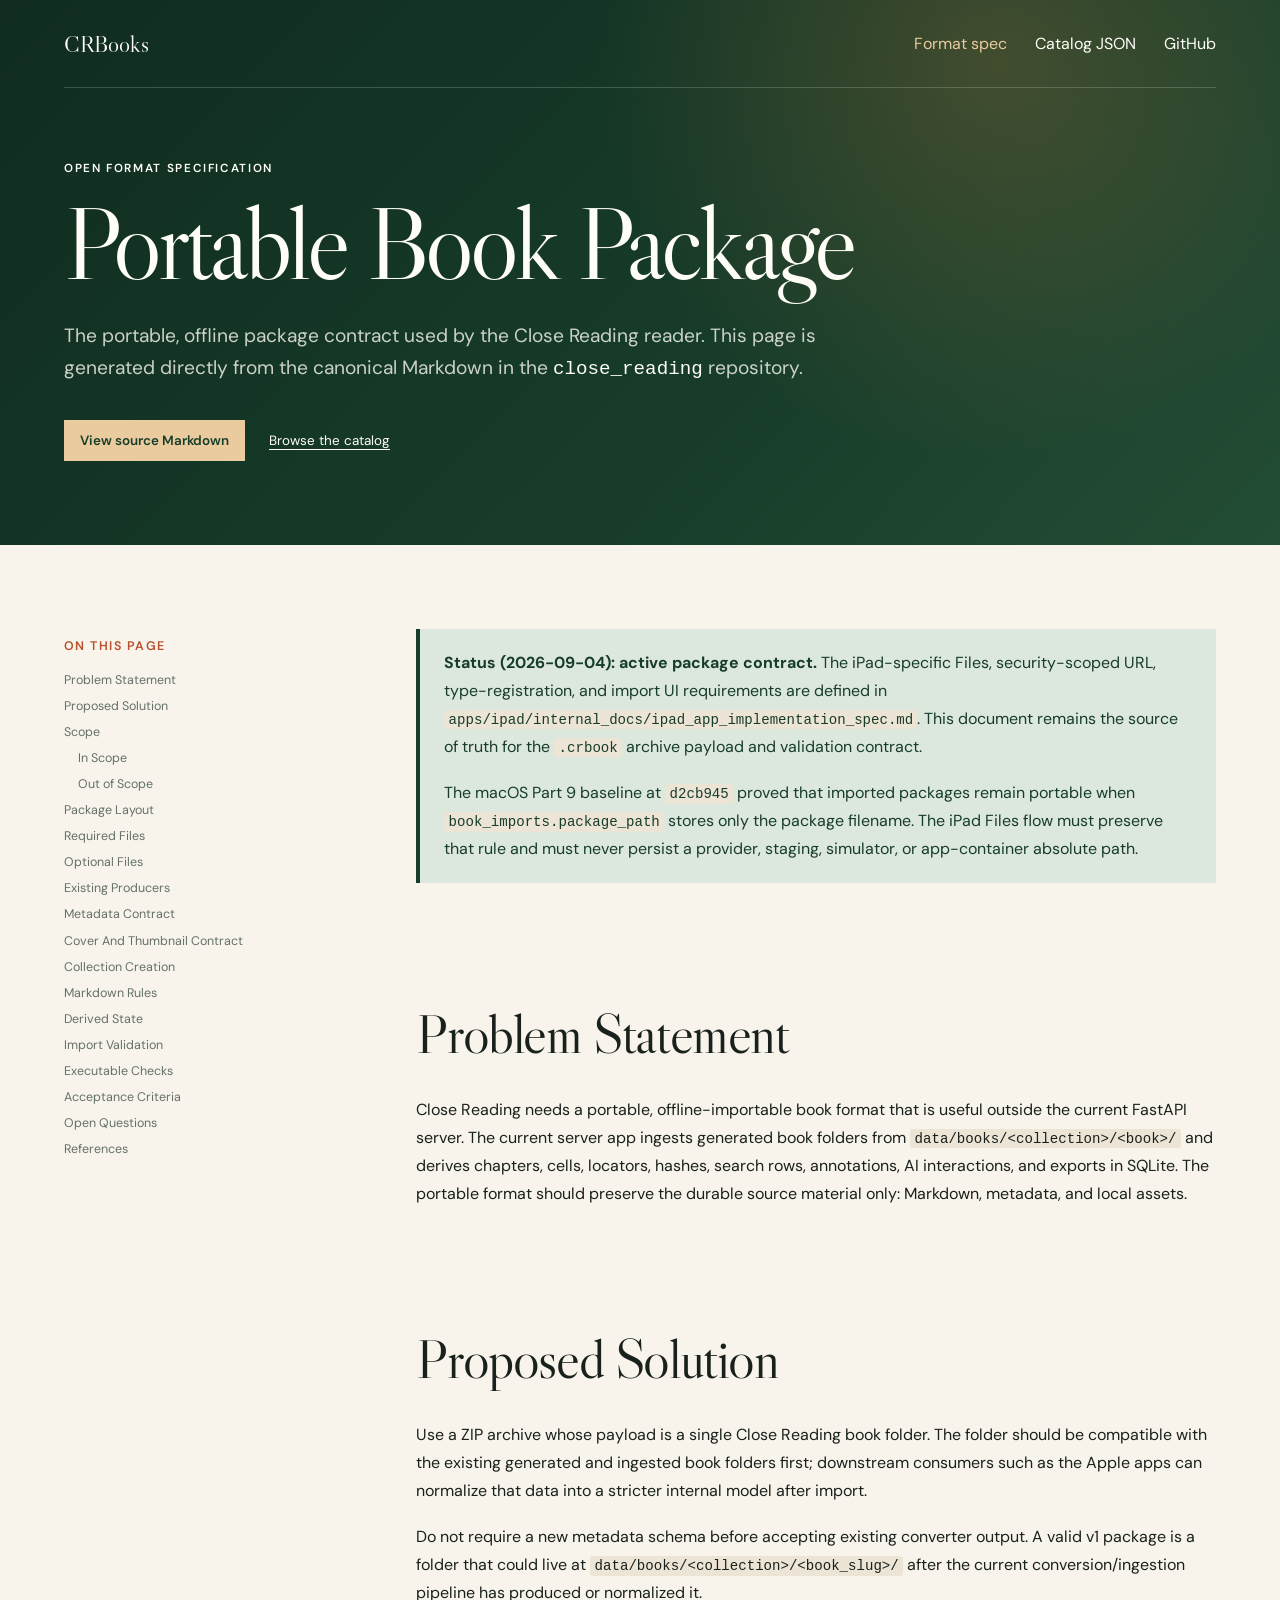
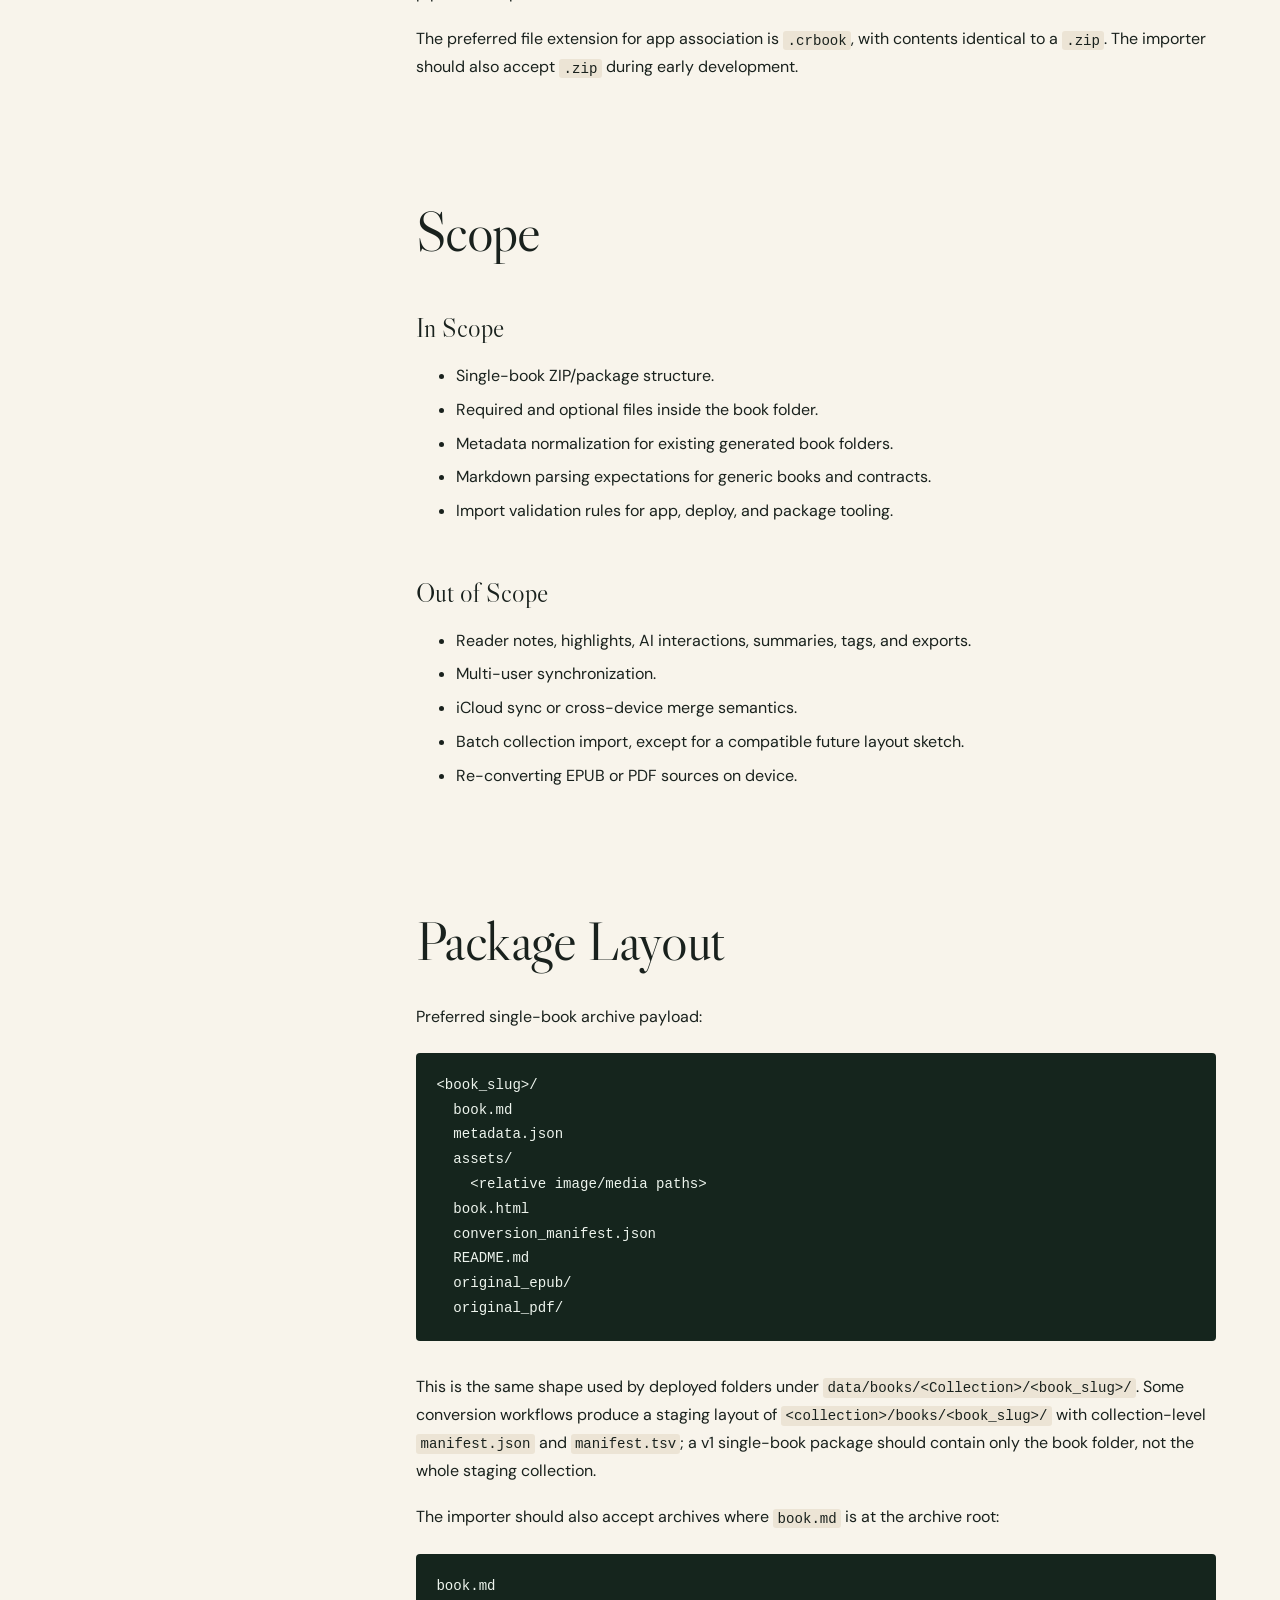
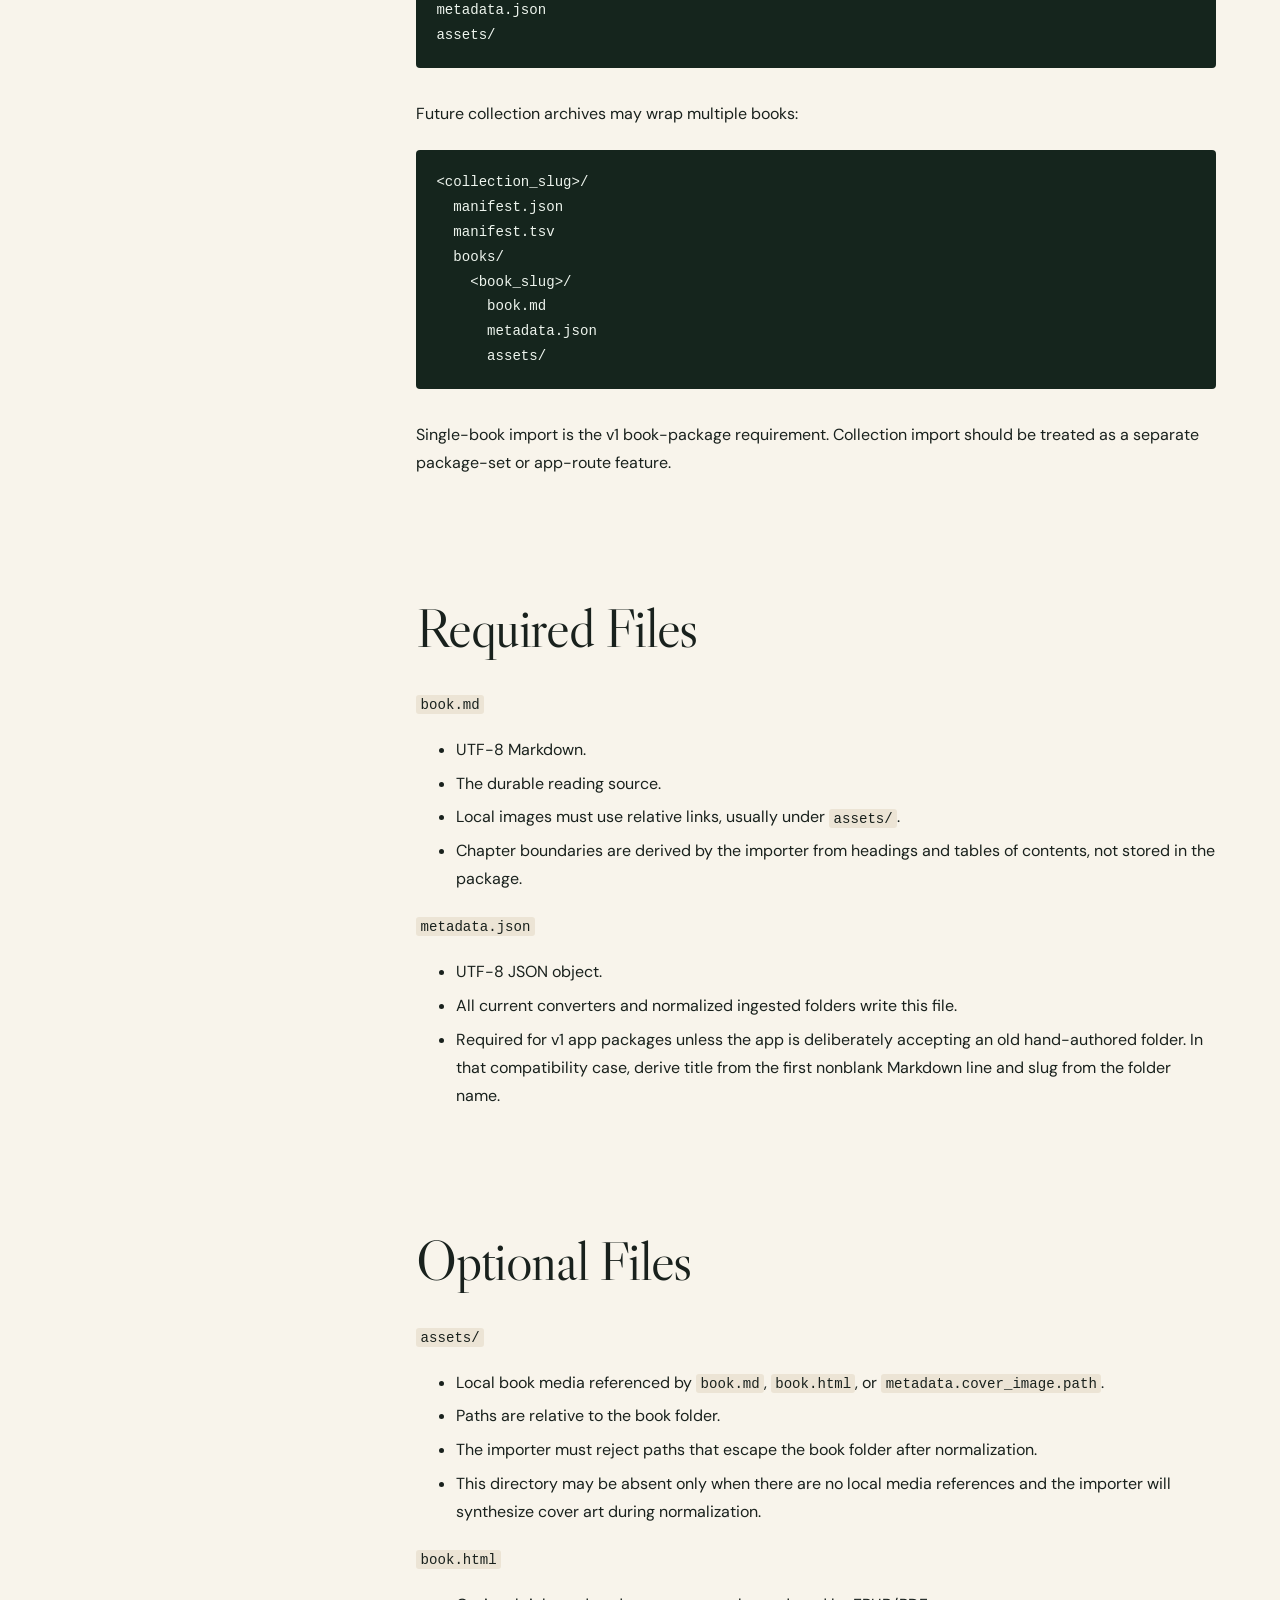
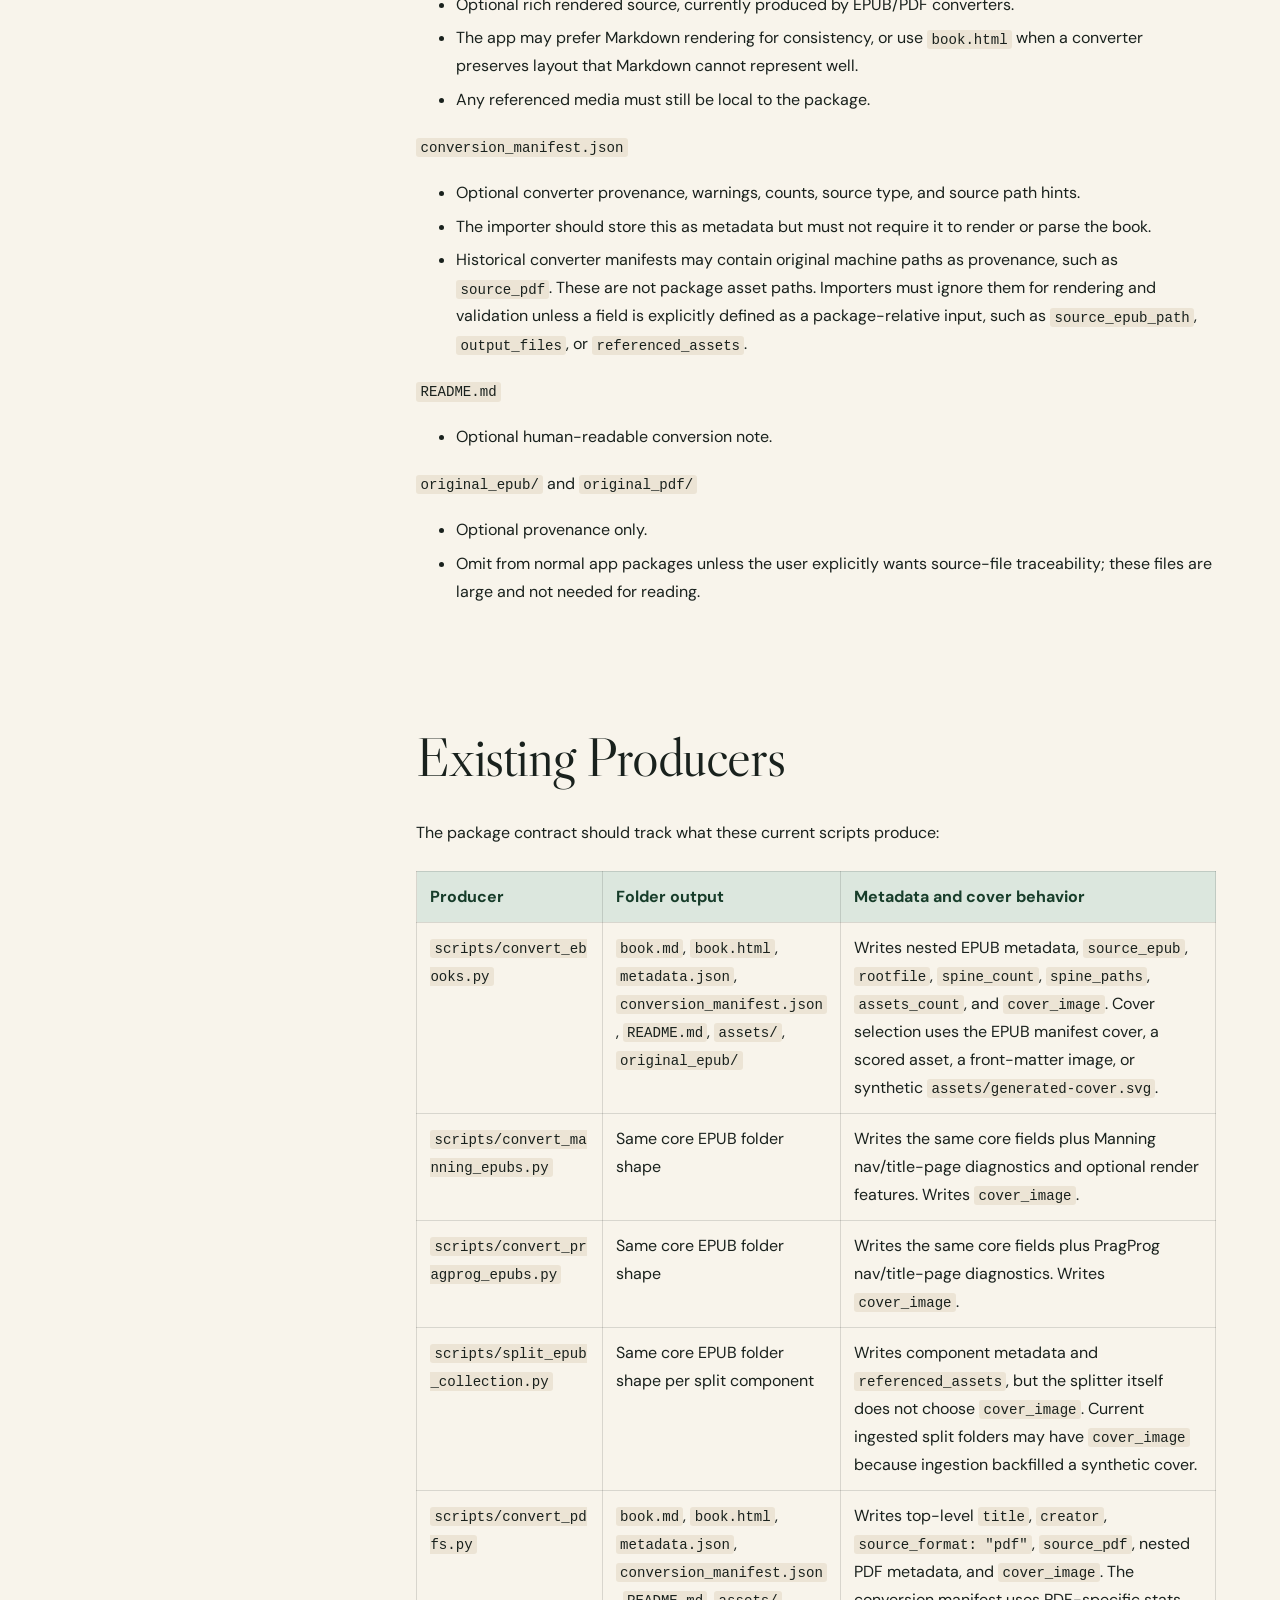
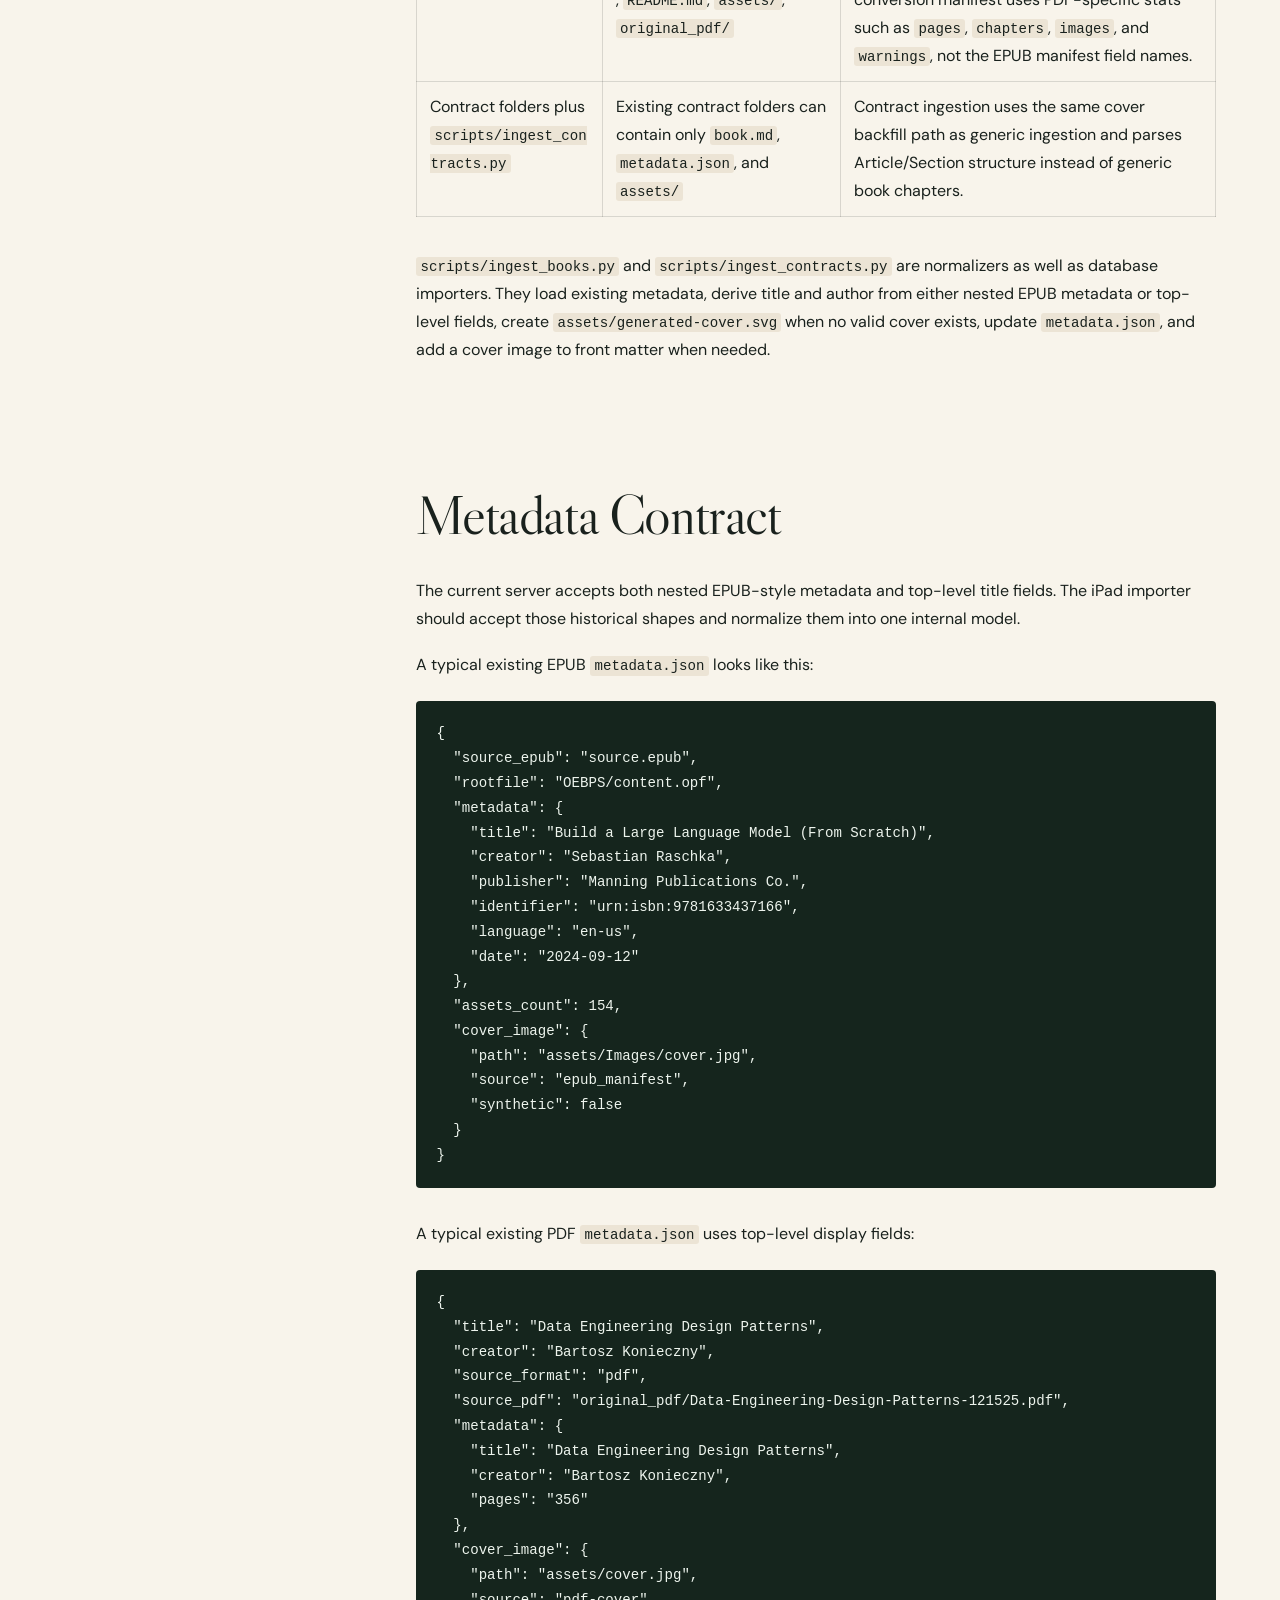
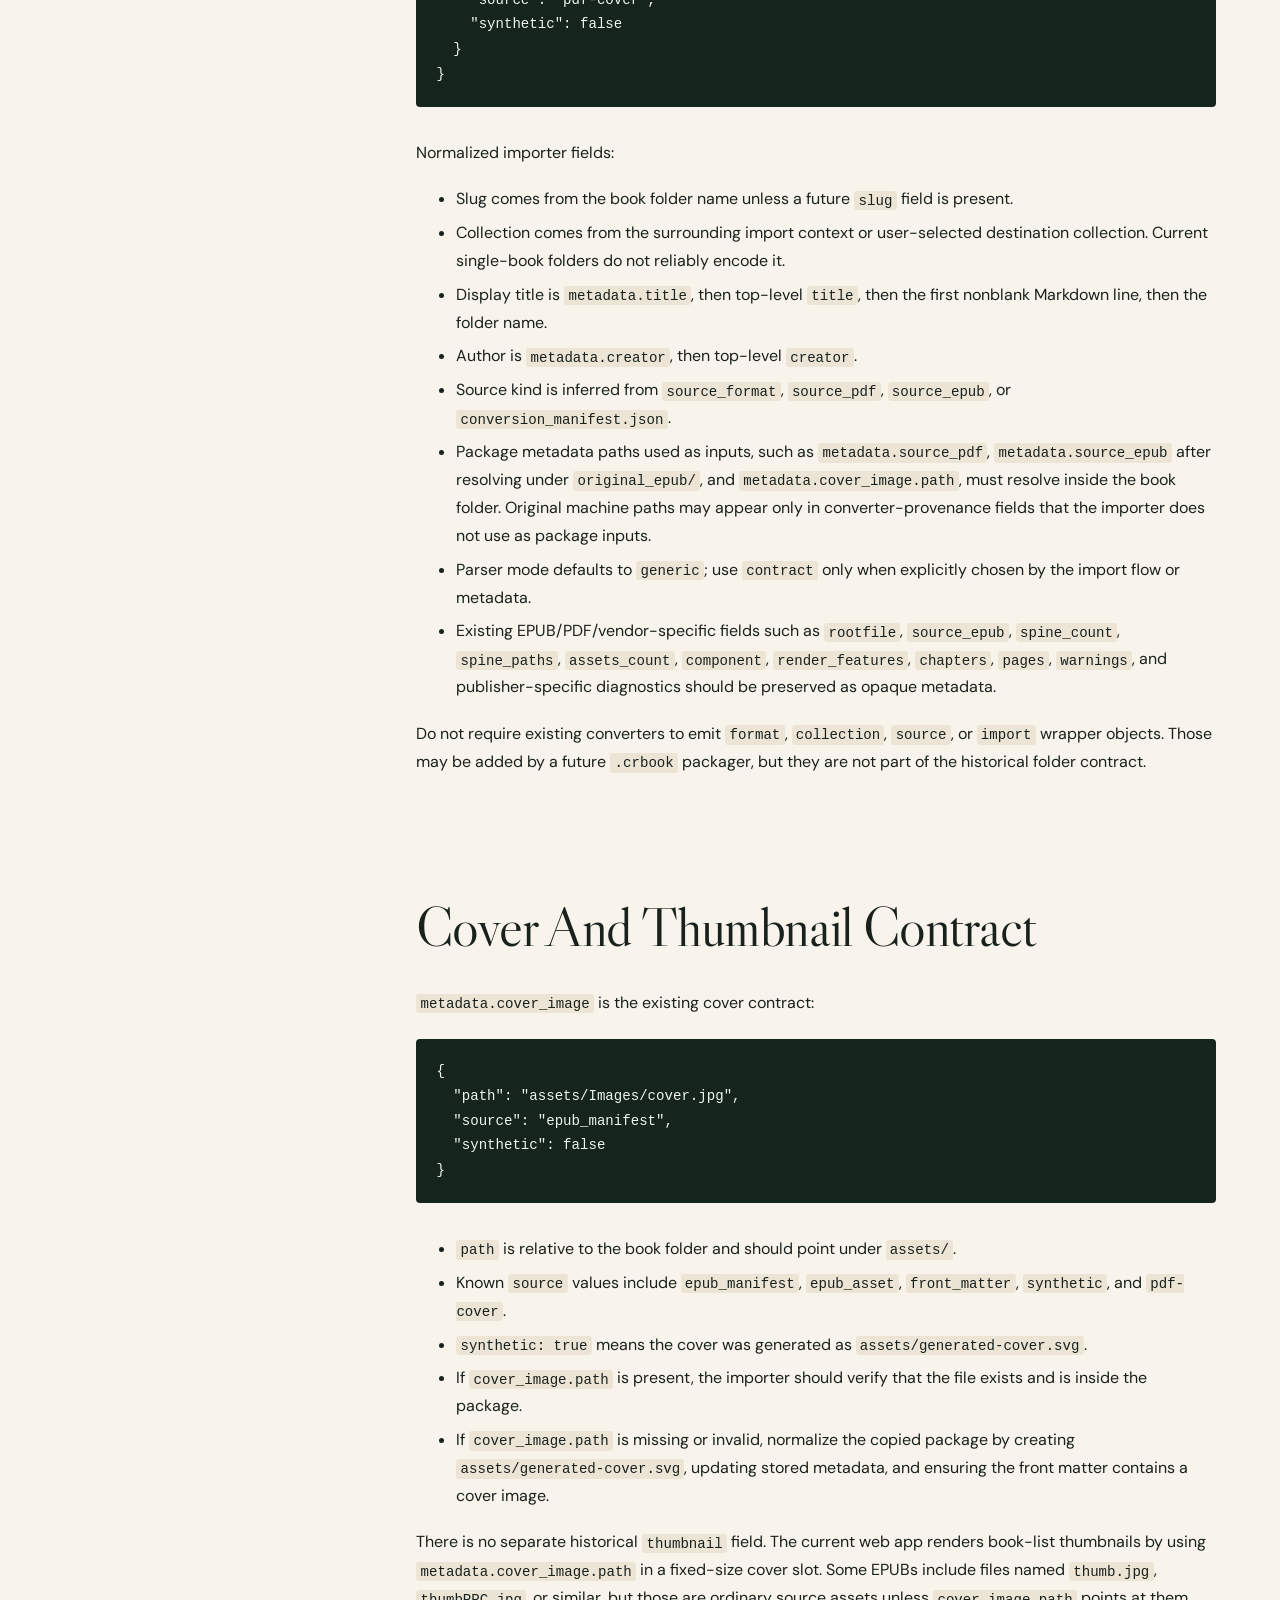
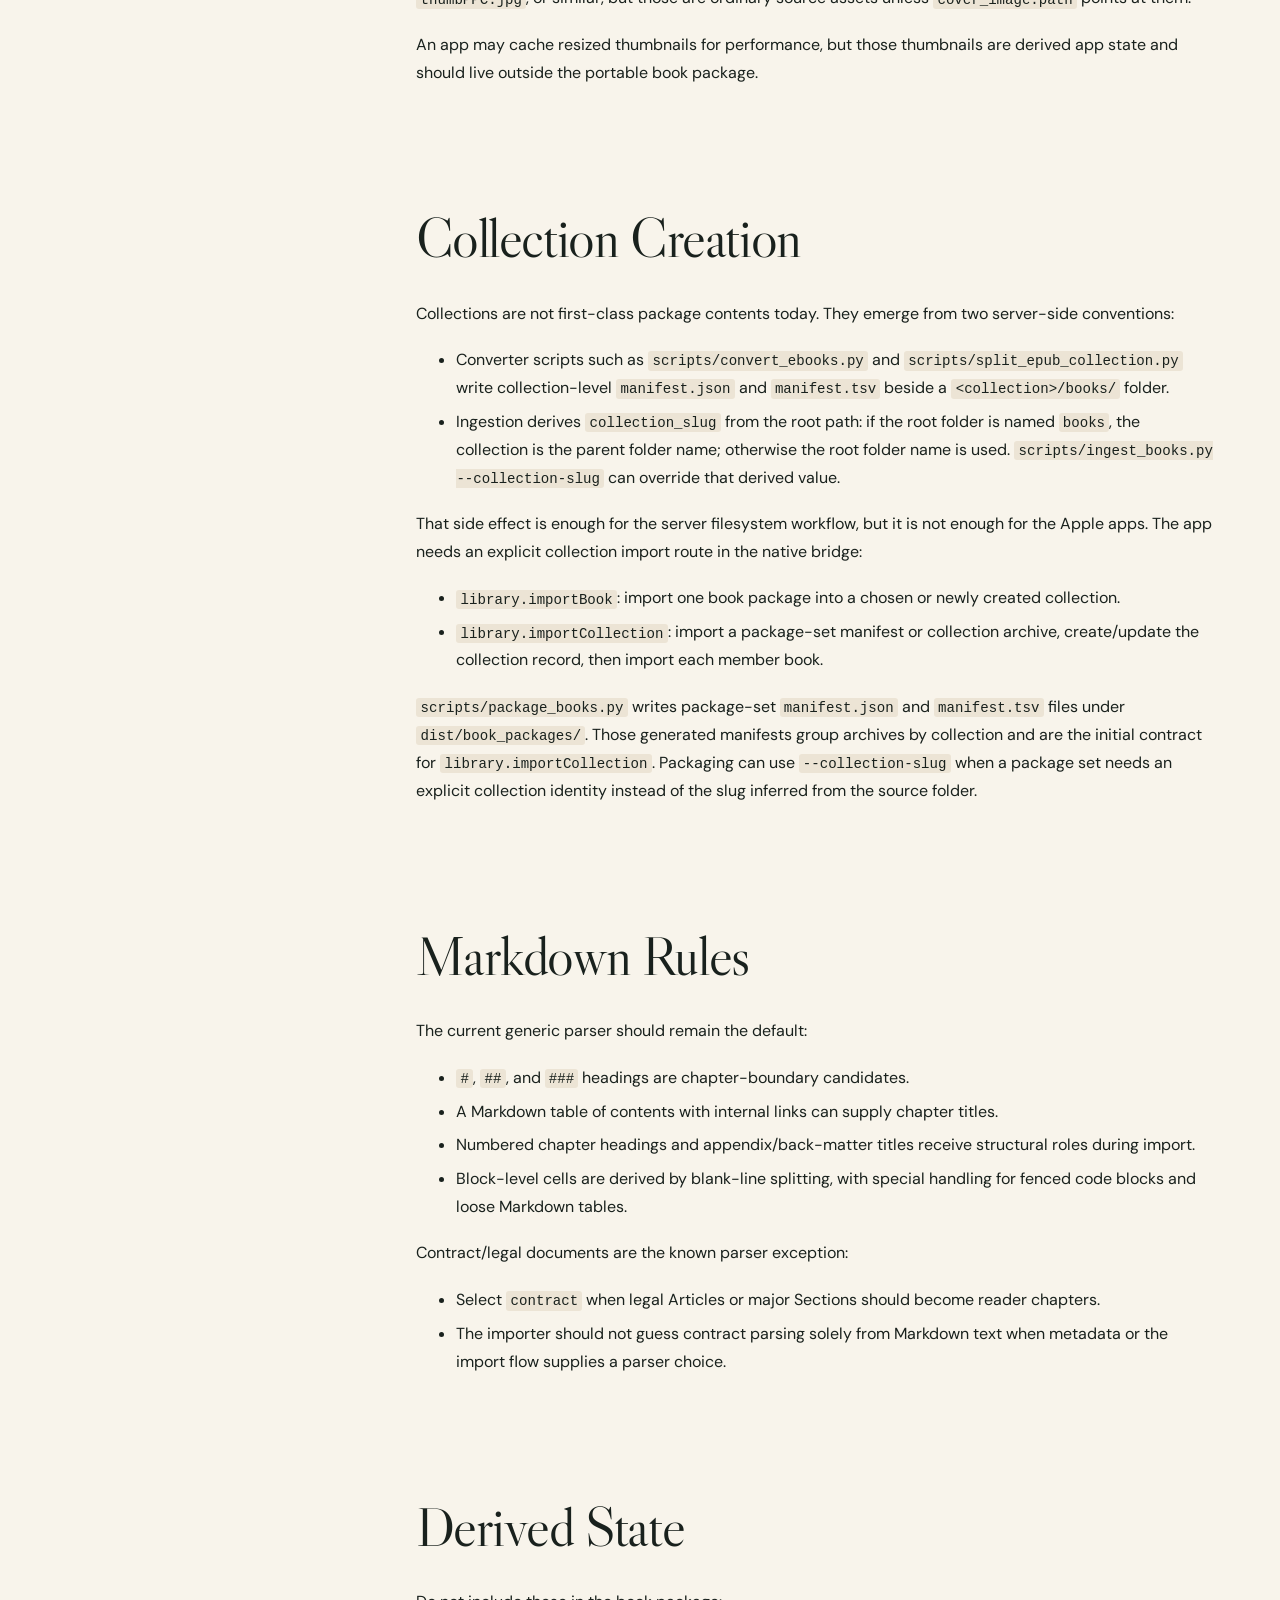
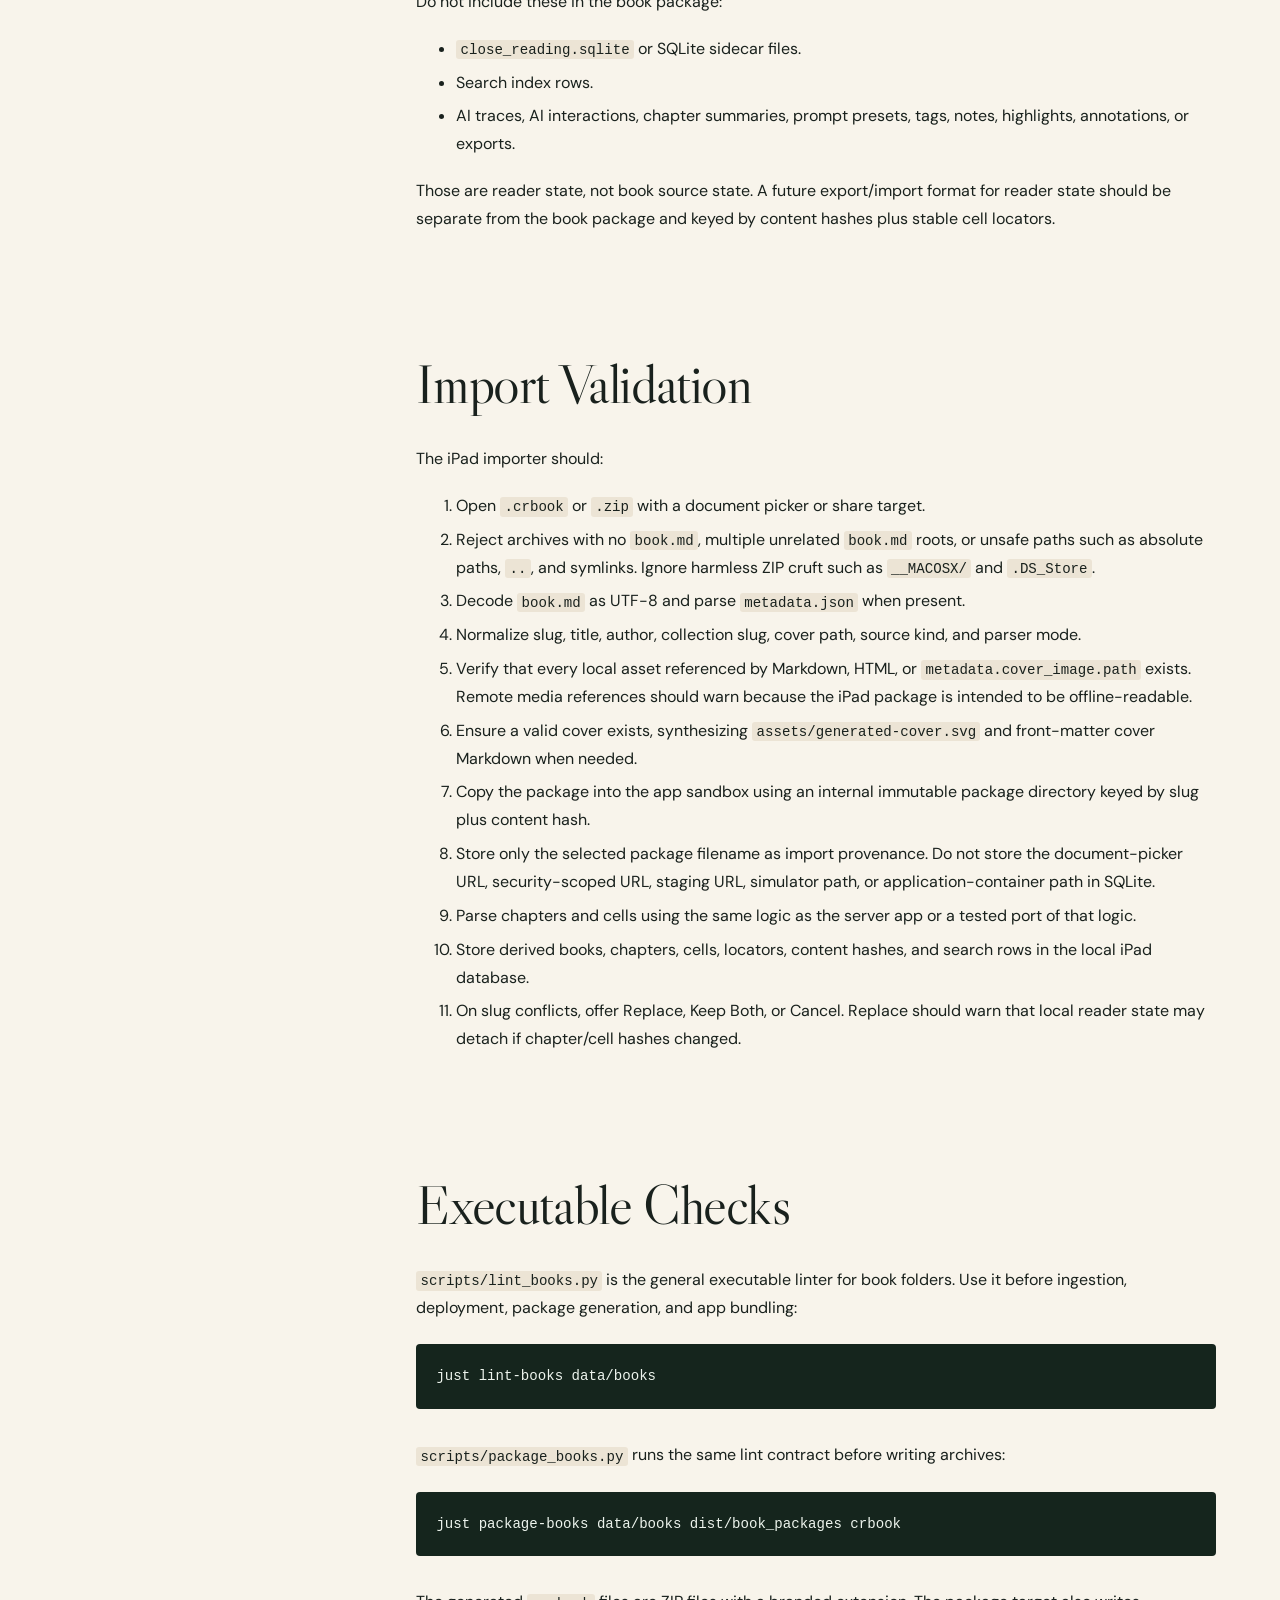
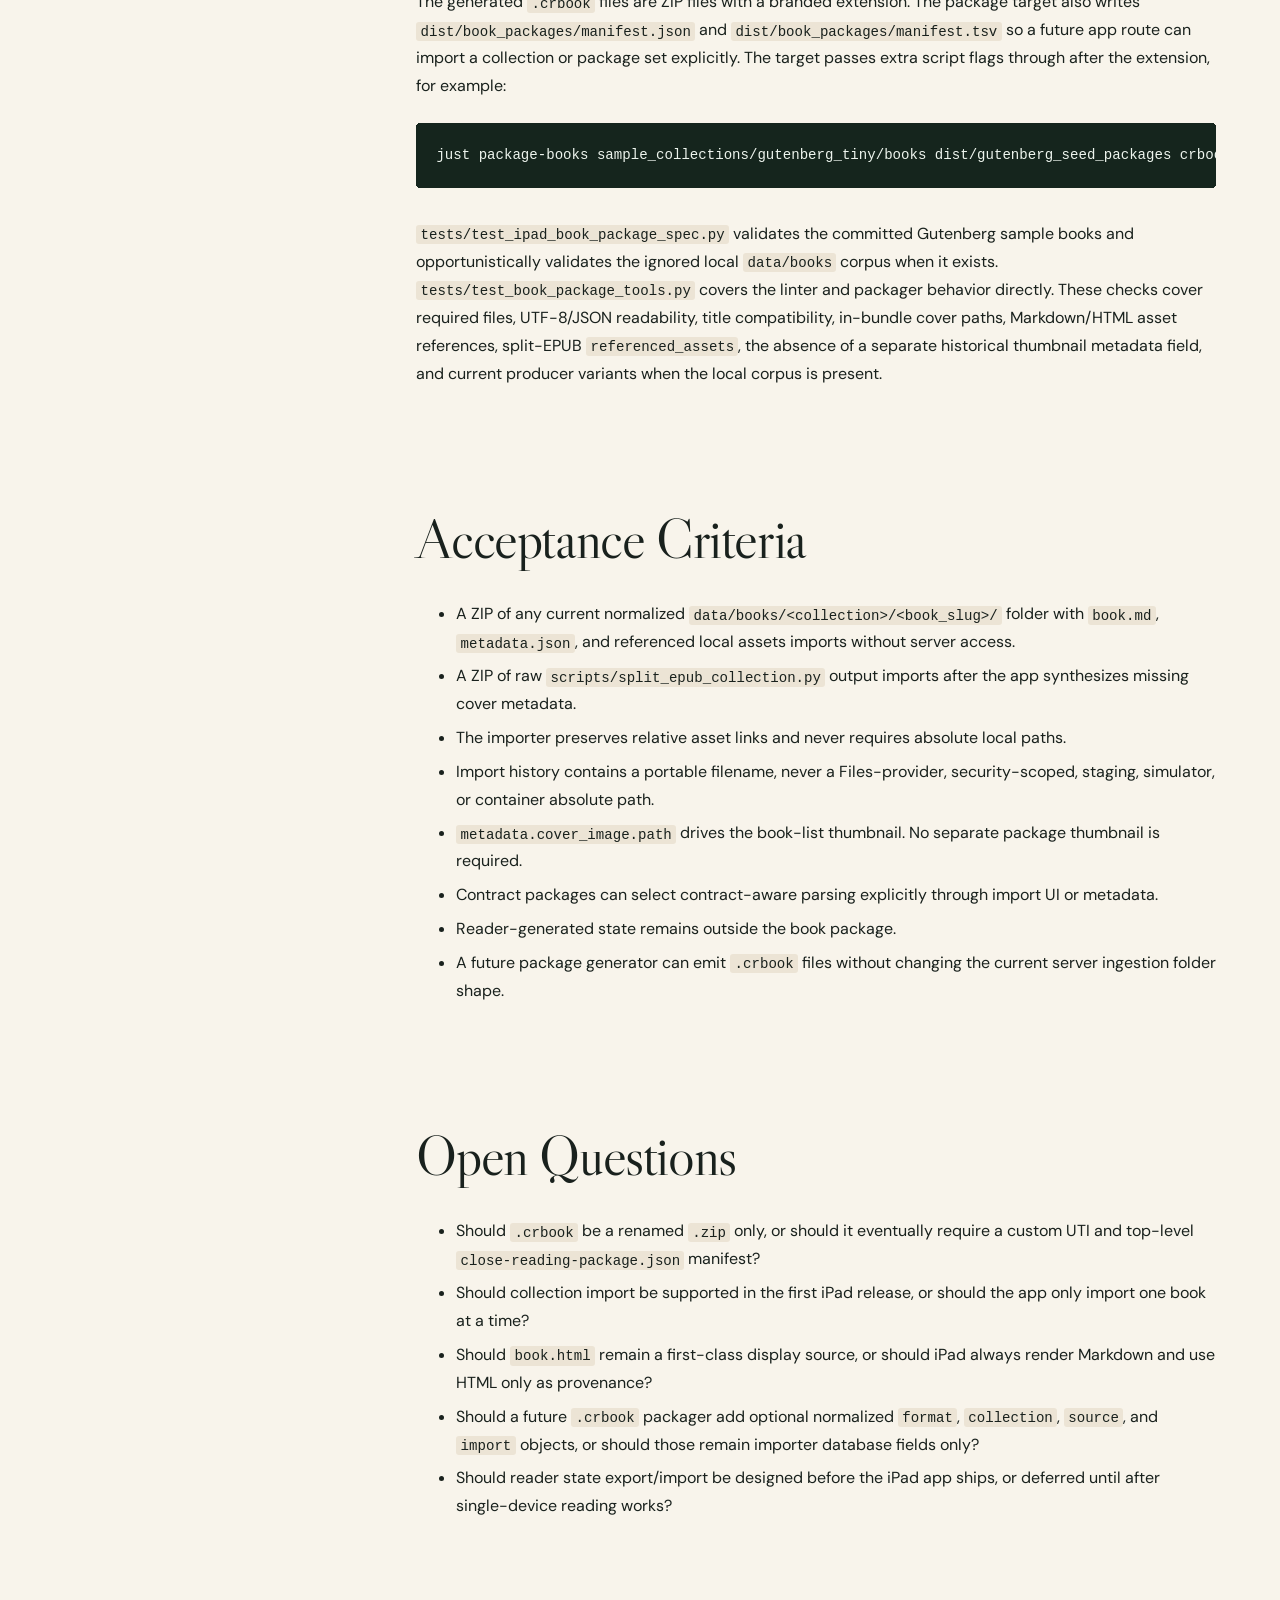
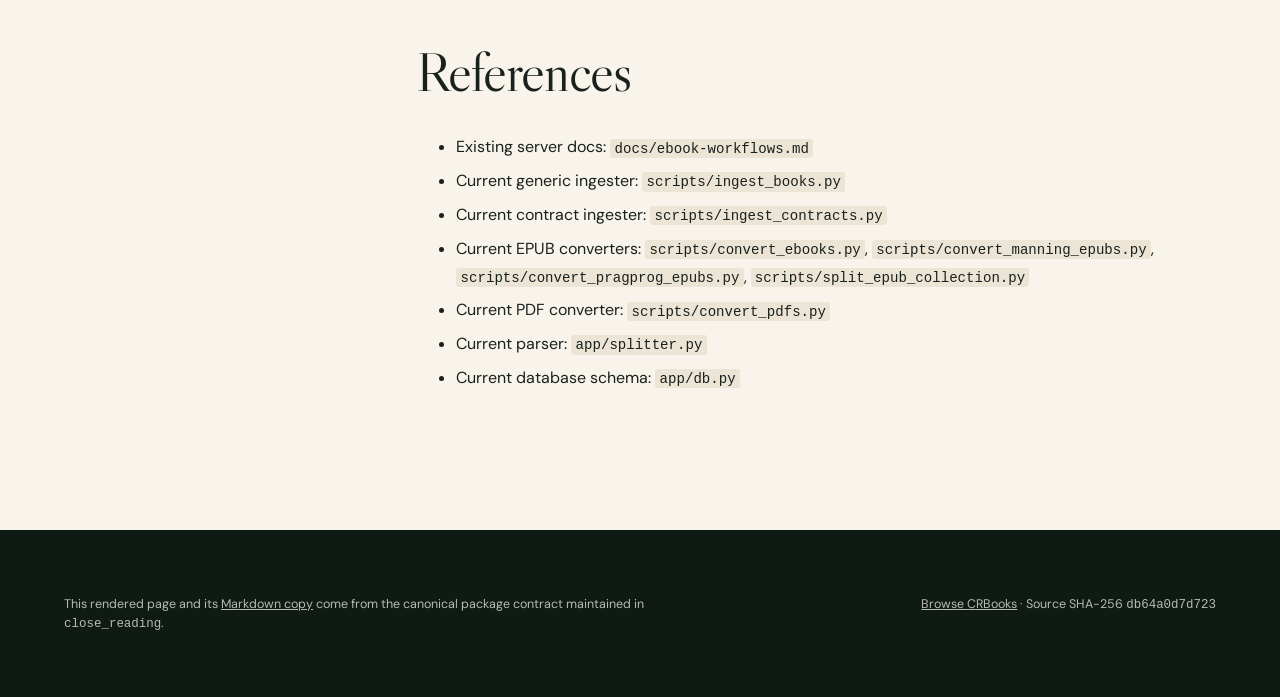
==== docs/spec/index.html @ 6db24c80 "feat(site): publish the CRBook format spec Generate a responsive HTML specification and exact Markdo" ====
<!doctype html>
<html lang="en">
<head>
  <meta charset="utf-8">
  <meta name="viewport" content="width=device-width, initial-scale=1">
  <meta name="description" content="The open specification for portable CRBook reading packages.">
  <title>Portable Book Package · CRBooks</title>
  <link rel="stylesheet" href="../styles.css">
</head>
<body class="spec-page">
  <header class="spec-hero">
    <nav class="topbar" aria-label="Primary">
      <a class="wordmark" href="../">CRBooks</a>
      <div>
        <a href="./" aria-current="page">Format spec</a>
        <a href="../catalog.json">Catalog JSON</a>
        <a href="https://github.com/rahuldave/crbooks">GitHub</a>
      </div>
    </nav>
    <div class="spec-hero-copy">
      <p class="eyebrow">Open format specification</p>
      <h1>Portable Book Package</h1>
      <p class="spec-lede">The portable, offline package contract used by the Close Reading reader. This page is generated directly from the canonical Markdown in the <code>close_reading</code> repository.</p>
      <div class="spec-actions">
        <a class="spec-action-primary" href="../crbook-spec.md">View source Markdown</a>
        <a href="../">Browse the catalog</a>
      </div>
    </div>
  </header>

  <main class="spec-main">
    <div class="spec-layout">
      <aside class="spec-sidebar">
        <nav class="spec-toc" aria-label="Specification contents">
          <p>On this page</p>
          <div class="toc">
<ul>
<li><a href="#problem-statement">Problem Statement</a></li>
<li><a href="#proposed-solution">Proposed Solution</a></li>
<li><a href="#scope">Scope</a><ul>
<li><a href="#in-scope">In Scope</a></li>
<li><a href="#out-of-scope">Out of Scope</a></li>
</ul>
</li>
<li><a href="#package-layout">Package Layout</a></li>
<li><a href="#required-files">Required Files</a></li>
<li><a href="#optional-files">Optional Files</a></li>
<li><a href="#existing-producers">Existing Producers</a></li>
<li><a href="#metadata-contract">Metadata Contract</a></li>
<li><a href="#cover-and-thumbnail-contract">Cover And Thumbnail Contract</a></li>
<li><a href="#collection-creation">Collection Creation</a></li>
<li><a href="#markdown-rules">Markdown Rules</a></li>
<li><a href="#derived-state">Derived State</a></li>
<li><a href="#import-validation">Import Validation</a></li>
<li><a href="#executable-checks">Executable Checks</a></li>
<li><a href="#acceptance-criteria">Acceptance Criteria</a></li>
<li><a href="#open-questions">Open Questions</a></li>
<li><a href="#references">References</a></li>
</ul>
</div>

        </nav>
      </aside>
      <article class="spec-content">
        <blockquote>
<p><strong>Status (2026-09-04): active package contract.</strong> The iPad-specific Files,
security-scoped URL, type-registration, and import UI requirements are defined
in
<span class="source-reference"><code>apps/ipad/internal_docs/ipad_app_implementation_spec.md</code></span>.
This document remains the source of truth for the <code>.crbook</code> archive payload and
validation contract.</p>
<p>The macOS Part 9 baseline at <code>d2cb945</code> proved that imported packages remain
portable when <code>book_imports.package_path</code> stores only the package filename.
The iPad Files flow must preserve that rule and must never persist a provider,
staging, simulator, or app-container absolute path.</p>
</blockquote>
<h2 id="problem-statement">Problem Statement<a class="headerlink" href="#problem-statement" title="Permanent link">¶</a></h2>
<p>Close Reading needs a portable, offline-importable book format that is useful
outside the current FastAPI server. The current server app ingests generated
book folders from <code>data/books/&lt;collection&gt;/&lt;book&gt;/</code> and derives chapters, cells,
locators, hashes, search rows, annotations, AI interactions, and exports in
SQLite. The portable format should preserve the durable source material only:
Markdown, metadata, and local assets.</p>
<h2 id="proposed-solution">Proposed Solution<a class="headerlink" href="#proposed-solution" title="Permanent link">¶</a></h2>
<p>Use a ZIP archive whose payload is a single Close Reading book folder. The
folder should be compatible with the existing generated and ingested book
folders first; downstream consumers such as the Apple apps can normalize that
data into a stricter internal model after import.</p>
<p>Do not require a new metadata schema before accepting existing converter output.
A valid v1 package is a folder that could live at
<code>data/books/&lt;collection&gt;/&lt;book_slug&gt;/</code> after the current conversion/ingestion
pipeline has produced or normalized it.</p>
<p>The preferred file extension for app association is <code>.crbook</code>, with contents
identical to a <code>.zip</code>. The importer should also accept <code>.zip</code> during early
development.</p>
<h2 id="scope">Scope<a class="headerlink" href="#scope" title="Permanent link">¶</a></h2>
<h3 id="in-scope">In Scope<a class="headerlink" href="#in-scope" title="Permanent link">¶</a></h3>
<ul>
<li>Single-book ZIP/package structure.</li>
<li>Required and optional files inside the book folder.</li>
<li>Metadata normalization for existing generated book folders.</li>
<li>Markdown parsing expectations for generic books and contracts.</li>
<li>Import validation rules for app, deploy, and package tooling.</li>
</ul>
<h3 id="out-of-scope">Out of Scope<a class="headerlink" href="#out-of-scope" title="Permanent link">¶</a></h3>
<ul>
<li>Reader notes, highlights, AI interactions, summaries, tags, and exports.</li>
<li>Multi-user synchronization.</li>
<li>iCloud sync or cross-device merge semantics.</li>
<li>Batch collection import, except for a compatible future layout sketch.</li>
<li>Re-converting EPUB or PDF sources on device.</li>
</ul>
<h2 id="package-layout">Package Layout<a class="headerlink" href="#package-layout" title="Permanent link">¶</a></h2>
<p>Preferred single-book archive payload:</p>
<pre><code class="language-text">&lt;book_slug&gt;/
  book.md
  metadata.json
  assets/
    &lt;relative image/media paths&gt;
  book.html
  conversion_manifest.json
  README.md
  original_epub/
  original_pdf/
</code></pre>
<p>This is the same shape used by deployed folders under
<code>data/books/&lt;Collection&gt;/&lt;book_slug&gt;/</code>. Some conversion workflows produce a
staging layout of <code>&lt;collection&gt;/books/&lt;book_slug&gt;/</code> with collection-level
<code>manifest.json</code> and <code>manifest.tsv</code>; a v1 single-book package should contain
only the book folder, not the whole staging collection.</p>
<p>The importer should also accept archives where <code>book.md</code> is at the archive root:</p>
<pre><code class="language-text">book.md
metadata.json
assets/
</code></pre>
<p>Future collection archives may wrap multiple books:</p>
<pre><code class="language-text">&lt;collection_slug&gt;/
  manifest.json
  manifest.tsv
  books/
    &lt;book_slug&gt;/
      book.md
      metadata.json
      assets/
</code></pre>
<p>Single-book import is the v1 book-package requirement. Collection import should
be treated as a separate package-set or app-route feature.</p>
<h2 id="required-files">Required Files<a class="headerlink" href="#required-files" title="Permanent link">¶</a></h2>
<p><code>book.md</code></p>
<ul>
<li>UTF-8 Markdown.</li>
<li>The durable reading source.</li>
<li>Local images must use relative links, usually under <code>assets/</code>.</li>
<li>Chapter boundaries are derived by the importer from headings and tables of
  contents, not stored in the package.</li>
</ul>
<p><code>metadata.json</code></p>
<ul>
<li>UTF-8 JSON object.</li>
<li>All current converters and normalized ingested folders write this file.</li>
<li>Required for v1 app packages unless the app is deliberately accepting an
  old hand-authored folder. In that compatibility case, derive title from the
  first nonblank Markdown line and slug from the folder name.</li>
</ul>
<h2 id="optional-files">Optional Files<a class="headerlink" href="#optional-files" title="Permanent link">¶</a></h2>
<p><code>assets/</code></p>
<ul>
<li>Local book media referenced by <code>book.md</code>, <code>book.html</code>, or
  <code>metadata.cover_image.path</code>.</li>
<li>Paths are relative to the book folder.</li>
<li>The importer must reject paths that escape the book folder after
  normalization.</li>
<li>This directory may be absent only when there are no local media references
  and the importer will synthesize cover art during normalization.</li>
</ul>
<p><code>book.html</code></p>
<ul>
<li>Optional rich rendered source, currently produced by EPUB/PDF converters.</li>
<li>The app may prefer Markdown rendering for consistency, or use <code>book.html</code>
  when a converter preserves layout that Markdown cannot represent well.</li>
<li>Any referenced media must still be local to the package.</li>
</ul>
<p><code>conversion_manifest.json</code></p>
<ul>
<li>Optional converter provenance, warnings, counts, source type, and source path
  hints.</li>
<li>The importer should store this as metadata but must not require it to render
  or parse the book.</li>
<li>Historical converter manifests may contain original machine paths as
  provenance, such as <code>source_pdf</code>. These are not package asset paths. Importers
  must ignore them for rendering and validation unless a field is explicitly
  defined as a package-relative input, such as <code>source_epub_path</code>,
  <code>output_files</code>, or <code>referenced_assets</code>.</li>
</ul>
<p><code>README.md</code></p>
<ul>
<li>Optional human-readable conversion note.</li>
</ul>
<p><code>original_epub/</code> and <code>original_pdf/</code></p>
<ul>
<li>Optional provenance only.</li>
<li>Omit from normal app packages unless the user explicitly wants source-file
  traceability; these files are large and not needed for reading.</li>
</ul>
<h2 id="existing-producers">Existing Producers<a class="headerlink" href="#existing-producers" title="Permanent link">¶</a></h2>
<p>The package contract should track what these current scripts produce:</p>
<table>
<thead>
<tr>
<th>Producer</th>
<th>Folder output</th>
<th>Metadata and cover behavior</th>
</tr>
</thead>
<tbody>
<tr>
<td><code>scripts/convert_ebooks.py</code></td>
<td><code>book.md</code>, <code>book.html</code>, <code>metadata.json</code>, <code>conversion_manifest.json</code>, <code>README.md</code>, <code>assets/</code>, <code>original_epub/</code></td>
<td>Writes nested EPUB metadata, <code>source_epub</code>, <code>rootfile</code>, <code>spine_count</code>, <code>spine_paths</code>, <code>assets_count</code>, and <code>cover_image</code>. Cover selection uses the EPUB manifest cover, a scored asset, a front-matter image, or synthetic <code>assets/generated-cover.svg</code>.</td>
</tr>
<tr>
<td><code>scripts/convert_manning_epubs.py</code></td>
<td>Same core EPUB folder shape</td>
<td>Writes the same core fields plus Manning nav/title-page diagnostics and optional render features. Writes <code>cover_image</code>.</td>
</tr>
<tr>
<td><code>scripts/convert_pragprog_epubs.py</code></td>
<td>Same core EPUB folder shape</td>
<td>Writes the same core fields plus PragProg nav/title-page diagnostics. Writes <code>cover_image</code>.</td>
</tr>
<tr>
<td><code>scripts/split_epub_collection.py</code></td>
<td>Same core EPUB folder shape per split component</td>
<td>Writes component metadata and <code>referenced_assets</code>, but the splitter itself does not choose <code>cover_image</code>. Current ingested split folders may have <code>cover_image</code> because ingestion backfilled a synthetic cover.</td>
</tr>
<tr>
<td><code>scripts/convert_pdfs.py</code></td>
<td><code>book.md</code>, <code>book.html</code>, <code>metadata.json</code>, <code>conversion_manifest.json</code>, <code>README.md</code>, <code>assets/</code>, <code>original_pdf/</code></td>
<td>Writes top-level <code>title</code>, <code>creator</code>, <code>source_format: "pdf"</code>, <code>source_pdf</code>, nested PDF metadata, and <code>cover_image</code>. The conversion manifest uses PDF-specific stats such as <code>pages</code>, <code>chapters</code>, <code>images</code>, and <code>warnings</code>, not the EPUB manifest field names.</td>
</tr>
<tr>
<td>Contract folders plus <code>scripts/ingest_contracts.py</code></td>
<td>Existing contract folders can contain only <code>book.md</code>, <code>metadata.json</code>, and <code>assets/</code></td>
<td>Contract ingestion uses the same cover backfill path as generic ingestion and parses Article/Section structure instead of generic book chapters.</td>
</tr>
</tbody>
</table>
<p><code>scripts/ingest_books.py</code> and <code>scripts/ingest_contracts.py</code> are normalizers as
well as database importers. They load existing metadata, derive title and author
from either nested EPUB metadata or top-level fields, create
<code>assets/generated-cover.svg</code> when no valid cover exists, update
<code>metadata.json</code>, and add a cover image to front matter when needed.</p>
<h2 id="metadata-contract">Metadata Contract<a class="headerlink" href="#metadata-contract" title="Permanent link">¶</a></h2>
<p>The current server accepts both nested EPUB-style metadata and top-level title
fields. The iPad importer should accept those historical shapes and normalize
them into one internal model.</p>
<p>A typical existing EPUB <code>metadata.json</code> looks like this:</p>
<pre><code class="language-json">{
  &quot;source_epub&quot;: &quot;source.epub&quot;,
  &quot;rootfile&quot;: &quot;OEBPS/content.opf&quot;,
  &quot;metadata&quot;: {
    &quot;title&quot;: &quot;Build a Large Language Model (From Scratch)&quot;,
    &quot;creator&quot;: &quot;Sebastian Raschka&quot;,
    &quot;publisher&quot;: &quot;Manning Publications Co.&quot;,
    &quot;identifier&quot;: &quot;urn:isbn:9781633437166&quot;,
    &quot;language&quot;: &quot;en-us&quot;,
    &quot;date&quot;: &quot;2024-09-12&quot;
  },
  &quot;assets_count&quot;: 154,
  &quot;cover_image&quot;: {
    &quot;path&quot;: &quot;assets/Images/cover.jpg&quot;,
    &quot;source&quot;: &quot;epub_manifest&quot;,
    &quot;synthetic&quot;: false
  }
}
</code></pre>
<p>A typical existing PDF <code>metadata.json</code> uses top-level display fields:</p>
<pre><code class="language-json">{
  &quot;title&quot;: &quot;Data Engineering Design Patterns&quot;,
  &quot;creator&quot;: &quot;Bartosz Konieczny&quot;,
  &quot;source_format&quot;: &quot;pdf&quot;,
  &quot;source_pdf&quot;: &quot;original_pdf/Data-Engineering-Design-Patterns-121525.pdf&quot;,
  &quot;metadata&quot;: {
    &quot;title&quot;: &quot;Data Engineering Design Patterns&quot;,
    &quot;creator&quot;: &quot;Bartosz Konieczny&quot;,
    &quot;pages&quot;: &quot;356&quot;
  },
  &quot;cover_image&quot;: {
    &quot;path&quot;: &quot;assets/cover.jpg&quot;,
    &quot;source&quot;: &quot;pdf-cover&quot;,
    &quot;synthetic&quot;: false
  }
}
</code></pre>
<p>Normalized importer fields:</p>
<ul>
<li>Slug comes from the book folder name unless a future <code>slug</code> field is present.</li>
<li>Collection comes from the surrounding import context or user-selected
  destination collection. Current single-book folders do not reliably encode it.</li>
<li>Display title is <code>metadata.title</code>, then top-level <code>title</code>, then the first
  nonblank Markdown line, then the folder name.</li>
<li>Author is <code>metadata.creator</code>, then top-level <code>creator</code>.</li>
<li>Source kind is inferred from <code>source_format</code>, <code>source_pdf</code>, <code>source_epub</code>, or
  <code>conversion_manifest.json</code>.</li>
<li>Package metadata paths used as inputs, such as <code>metadata.source_pdf</code>,
  <code>metadata.source_epub</code> after resolving under <code>original_epub/</code>, and
  <code>metadata.cover_image.path</code>, must resolve inside the book folder. Original
  machine paths may appear only in converter-provenance fields that the importer
  does not use as package inputs.</li>
<li>Parser mode defaults to <code>generic</code>; use <code>contract</code> only when explicitly chosen
  by the import flow or metadata.</li>
<li>Existing EPUB/PDF/vendor-specific fields such as <code>rootfile</code>, <code>source_epub</code>,
  <code>spine_count</code>, <code>spine_paths</code>, <code>assets_count</code>, <code>component</code>, <code>render_features</code>,
  <code>chapters</code>, <code>pages</code>, <code>warnings</code>, and publisher-specific diagnostics should be
  preserved as opaque metadata.</li>
</ul>
<p>Do not require existing converters to emit <code>format</code>, <code>collection</code>, <code>source</code>, or
<code>import</code> wrapper objects. Those may be added by a future <code>.crbook</code> packager, but
they are not part of the historical folder contract.</p>
<h2 id="cover-and-thumbnail-contract">Cover And Thumbnail Contract<a class="headerlink" href="#cover-and-thumbnail-contract" title="Permanent link">¶</a></h2>
<p><code>metadata.cover_image</code> is the existing cover contract:</p>
<pre><code class="language-json">{
  &quot;path&quot;: &quot;assets/Images/cover.jpg&quot;,
  &quot;source&quot;: &quot;epub_manifest&quot;,
  &quot;synthetic&quot;: false
}
</code></pre>
<ul>
<li><code>path</code> is relative to the book folder and should point under <code>assets/</code>.</li>
<li>Known <code>source</code> values include <code>epub_manifest</code>, <code>epub_asset</code>, <code>front_matter</code>,
  <code>synthetic</code>, and <code>pdf-cover</code>.</li>
<li><code>synthetic: true</code> means the cover was generated as
  <code>assets/generated-cover.svg</code>.</li>
<li>If <code>cover_image.path</code> is present, the importer should verify that the file
  exists and is inside the package.</li>
<li>If <code>cover_image.path</code> is missing or invalid, normalize the copied package by
  creating <code>assets/generated-cover.svg</code>, updating stored metadata, and ensuring
  the front matter contains a cover image.</li>
</ul>
<p>There is no separate historical <code>thumbnail</code> field. The current web app renders
book-list thumbnails by using <code>metadata.cover_image.path</code> in a fixed-size cover
slot. Some EPUBs include files named <code>thumb.jpg</code>, <code>thumbPPC.jpg</code>, or similar,
but those are ordinary source assets unless <code>cover_image.path</code> points at them.</p>
<p>An app may cache resized thumbnails for performance, but those thumbnails are
derived app state and should live outside the portable book package.</p>
<h2 id="collection-creation">Collection Creation<a class="headerlink" href="#collection-creation" title="Permanent link">¶</a></h2>
<p>Collections are not first-class package contents today. They emerge from two
server-side conventions:</p>
<ul>
<li>Converter scripts such as <code>scripts/convert_ebooks.py</code> and
  <code>scripts/split_epub_collection.py</code> write collection-level <code>manifest.json</code> and
  <code>manifest.tsv</code> beside a <code>&lt;collection&gt;/books/</code> folder.</li>
<li>Ingestion derives <code>collection_slug</code> from the root path: if the root folder is
  named <code>books</code>, the collection is the parent folder name; otherwise the root
  folder name is used. <code>scripts/ingest_books.py --collection-slug</code> can override
  that derived value.</li>
</ul>
<p>That side effect is enough for the server filesystem workflow, but it is not
enough for the Apple apps. The app needs an explicit collection import route in
the native bridge:</p>
<ul>
<li><code>library.importBook</code>: import one book package into a chosen or newly created
  collection.</li>
<li><code>library.importCollection</code>: import a package-set manifest or collection
  archive, create/update the collection record, then import each member book.</li>
</ul>
<p><code>scripts/package_books.py</code> writes package-set <code>manifest.json</code> and <code>manifest.tsv</code>
files under <code>dist/book_packages/</code>. Those generated manifests group archives by
collection and are the initial contract for <code>library.importCollection</code>.
Packaging can use <code>--collection-slug</code> when a package set needs an explicit
collection identity instead of the slug inferred from the source folder.</p>
<h2 id="markdown-rules">Markdown Rules<a class="headerlink" href="#markdown-rules" title="Permanent link">¶</a></h2>
<p>The current generic parser should remain the default:</p>
<ul>
<li><code>#</code>, <code>##</code>, and <code>###</code> headings are chapter-boundary candidates.</li>
<li>A Markdown table of contents with internal links can supply chapter titles.</li>
<li>Numbered chapter headings and appendix/back-matter titles receive structural
  roles during import.</li>
<li>Block-level cells are derived by blank-line splitting, with special handling
  for fenced code blocks and loose Markdown tables.</li>
</ul>
<p>Contract/legal documents are the known parser exception:</p>
<ul>
<li>Select <code>contract</code> when legal Articles or major Sections should become reader
  chapters.</li>
<li>The importer should not guess contract parsing solely from Markdown text when
  metadata or the import flow supplies a parser choice.</li>
</ul>
<h2 id="derived-state">Derived State<a class="headerlink" href="#derived-state" title="Permanent link">¶</a></h2>
<p>Do not include these in the book package:</p>
<ul>
<li><code>close_reading.sqlite</code> or SQLite sidecar files.</li>
<li>Search index rows.</li>
<li>AI traces, AI interactions, chapter summaries, prompt presets, tags, notes,
  highlights, annotations, or exports.</li>
</ul>
<p>Those are reader state, not book source state. A future export/import format for
reader state should be separate from the book package and keyed by content
hashes plus stable cell locators.</p>
<h2 id="import-validation">Import Validation<a class="headerlink" href="#import-validation" title="Permanent link">¶</a></h2>
<p>The iPad importer should:</p>
<ol>
<li>Open <code>.crbook</code> or <code>.zip</code> with a document picker or share target.</li>
<li>Reject archives with no <code>book.md</code>, multiple unrelated <code>book.md</code> roots, or
   unsafe paths such as absolute paths, <code>..</code>, and symlinks. Ignore harmless ZIP
   cruft such as <code>__MACOSX/</code> and <code>.DS_Store</code>.</li>
<li>Decode <code>book.md</code> as UTF-8 and parse <code>metadata.json</code> when present.</li>
<li>Normalize slug, title, author, collection slug, cover path, source kind, and
   parser mode.</li>
<li>Verify that every local asset referenced by Markdown, HTML, or
   <code>metadata.cover_image.path</code> exists. Remote media references should warn
   because the iPad package is intended to be offline-readable.</li>
<li>Ensure a valid cover exists, synthesizing <code>assets/generated-cover.svg</code> and
   front-matter cover Markdown when needed.</li>
<li>Copy the package into the app sandbox using an internal immutable package
   directory keyed by slug plus content hash.</li>
<li>Store only the selected package filename as import provenance. Do not store
   the document-picker URL, security-scoped URL, staging URL, simulator path, or
   application-container path in SQLite.</li>
<li>Parse chapters and cells using the same logic as the server app or a tested
   port of that logic.</li>
<li>Store derived books, chapters, cells, locators, content hashes, and search
   rows in the local iPad database.</li>
<li>On slug conflicts, offer Replace, Keep Both, or Cancel. Replace should warn
   that local reader state may detach if chapter/cell hashes changed.</li>
</ol>
<h2 id="executable-checks">Executable Checks<a class="headerlink" href="#executable-checks" title="Permanent link">¶</a></h2>
<p><code>scripts/lint_books.py</code> is the general executable linter for book folders. Use
it before ingestion, deployment, package generation, and app bundling:</p>
<pre><code class="language-bash">just lint-books data/books
</code></pre>
<p><code>scripts/package_books.py</code> runs the same lint contract before writing archives:</p>
<pre><code class="language-bash">just package-books data/books dist/book_packages crbook
</code></pre>
<p>The generated <code>.crbook</code> files are ZIP files with a branded extension. The
package target also writes <code>dist/book_packages/manifest.json</code> and
<code>dist/book_packages/manifest.tsv</code> so a future app route can import a collection
or package set explicitly. The target passes extra script flags through after
the extension, for example:</p>
<pre><code class="language-bash">just package-books sample_collections/gutenberg_tiny/books dist/gutenberg_seed_packages crbook --collection-slug Gutenberg_Tiny
</code></pre>
<p><code>tests/test_ipad_book_package_spec.py</code> validates the committed Gutenberg sample
books and opportunistically validates the ignored local <code>data/books</code> corpus when
it exists. <code>tests/test_book_package_tools.py</code> covers the linter and packager
behavior directly. These checks cover required files, UTF-8/JSON readability,
title compatibility, in-bundle cover paths, Markdown/HTML asset references,
split-EPUB <code>referenced_assets</code>, the absence of a separate historical thumbnail
metadata field, and current producer variants when the local corpus is present.</p>
<h2 id="acceptance-criteria">Acceptance Criteria<a class="headerlink" href="#acceptance-criteria" title="Permanent link">¶</a></h2>
<ul>
<li>A ZIP of any current normalized <code>data/books/&lt;collection&gt;/&lt;book_slug&gt;/</code> folder
  with <code>book.md</code>, <code>metadata.json</code>, and referenced local assets imports without
  server access.</li>
<li>A ZIP of raw <code>scripts/split_epub_collection.py</code> output imports after the app
  synthesizes missing cover metadata.</li>
<li>The importer preserves relative asset links and never requires absolute local
  paths.</li>
<li>Import history contains a portable filename, never a Files-provider,
  security-scoped, staging, simulator, or container absolute path.</li>
<li><code>metadata.cover_image.path</code> drives the book-list thumbnail. No separate
  package thumbnail is required.</li>
<li>Contract packages can select contract-aware parsing explicitly through import
  UI or metadata.</li>
<li>Reader-generated state remains outside the book package.</li>
<li>A future package generator can emit <code>.crbook</code> files without changing the
  current server ingestion folder shape.</li>
</ul>
<h2 id="open-questions">Open Questions<a class="headerlink" href="#open-questions" title="Permanent link">¶</a></h2>
<ul>
<li>Should <code>.crbook</code> be a renamed <code>.zip</code> only, or should it eventually require a
  custom UTI and top-level <code>close-reading-package.json</code> manifest?</li>
<li>Should collection import be supported in the first iPad release, or should the
  app only import one book at a time?</li>
<li>Should <code>book.html</code> remain a first-class display source, or should iPad always
  render Markdown and use HTML only as provenance?</li>
<li>Should a future <code>.crbook</code> packager add optional normalized <code>format</code>,
  <code>collection</code>, <code>source</code>, and <code>import</code> objects, or should those remain importer
  database fields only?</li>
<li>Should reader state export/import be designed before the iPad app ships, or
  deferred until after single-device reading works?</li>
</ul>
<h2 id="references">References<a class="headerlink" href="#references" title="Permanent link">¶</a></h2>
<ul>
<li>Existing server docs: <code>docs/ebook-workflows.md</code></li>
<li>Current generic ingester: <code>scripts/ingest_books.py</code></li>
<li>Current contract ingester: <code>scripts/ingest_contracts.py</code></li>
<li>Current EPUB converters: <code>scripts/convert_ebooks.py</code>,
  <code>scripts/convert_manning_epubs.py</code>, <code>scripts/convert_pragprog_epubs.py</code>,
  <code>scripts/split_epub_collection.py</code></li>
<li>Current PDF converter: <code>scripts/convert_pdfs.py</code></li>
<li>Current parser: <code>app/splitter.py</code></li>
<li>Current database schema: <code>app/db.py</code></li>
</ul>
      </article>
    </div>
  </main>

  <footer>
    <p>This rendered page and its <a href="../crbook-spec.md">Markdown copy</a> come from the canonical package contract maintained in <code>close_reading</code>.</p>
    <p><a href="../">Browse CRBooks</a> · Source SHA-256 <code>db64a0d7d723</code></p>
  </footer>
</body>
</html>
---- docs/styles.css ----
@import url("https://fonts.googleapis.com/css2?family=DM+Sans:wght@400;500;600&family=Libre+Caslon+Display&display=swap");

:root {
  --ink: #19211d;
  --muted: #647069;
  --paper: #f8f4eb;
  --paper-deep: #ece4d5;
  --green: #173d2a;
  --green-soft: #dce7de;
  --rust: #b8502e;
  --white: #fffdf7;
  --line: rgba(25, 33, 29, 0.14);
  --shadow: 0 18px 50px rgba(35, 38, 31, 0.12);
}

* { box-sizing: border-box; }

body {
  margin: 0;
  color: var(--ink);
  background: var(--paper);
  font-family: "DM Sans", system-ui, sans-serif;
  -webkit-font-smoothing: antialiased;
}

a { color: inherit; }

.hero {
  min-height: 680px;
  color: var(--white);
  background:
    radial-gradient(circle at 83% 20%, rgba(197, 127, 63, 0.28), transparent 29rem),
    linear-gradient(135deg, #102c20, var(--green) 58%, #244d35);
  padding: 0 max(5vw, 28px) 72px;
  display: grid;
  grid-template-rows: auto 1fr auto;
}

.topbar {
  min-height: 88px;
  display: flex;
  align-items: center;
  justify-content: space-between;
  border-bottom: 1px solid rgba(255, 255, 255, 0.18);
}

.topbar > div { display: flex; justify-content: flex-end; gap: 28px; }
.topbar a { text-decoration: none; }
.topbar a:hover, .topbar a[aria-current="page"] { color: #eacb9e; }
.wordmark { font-family: "Libre Caslon Display", Georgia, serif; font-size: 1.45rem; }

.hero-copy { align-self: center; max-width: 960px; padding: 68px 0; }
.eyebrow { margin: 0 0 20px; text-transform: uppercase; letter-spacing: 0.14em; font-size: 0.73rem; font-weight: 600; }
.hero h1 { margin: 0; font: 400 clamp(4rem, 9vw, 8.5rem)/0.88 "Libre Caslon Display", Georgia, serif; letter-spacing: -0.045em; }
.hero h1 em { color: #eacb9e; font-weight: 400; }
.lede { max-width: 710px; margin: 34px 0 0; font-size: clamp(1.02rem, 2vw, 1.28rem); line-height: 1.65; color: rgba(255, 253, 247, 0.78); }

.stats { margin: 0; display: flex; gap: clamp(30px, 6vw, 90px); }
.stats div { display: grid; }
.stats dt { font: 400 2rem/1 "Libre Caslon Display", Georgia, serif; }
.stats dd { margin: 7px 0 0; color: rgba(255, 253, 247, 0.64); font-size: 0.8rem; text-transform: uppercase; letter-spacing: 0.08em; }

main { max-width: 1500px; margin: 0 auto; padding: 94px max(4vw, 24px) 120px; }
.catalog-heading { display: flex; align-items: end; justify-content: space-between; gap: 28px; }
.catalog-heading h2 { margin: 0; font: 400 clamp(2.7rem, 5vw, 5rem)/1 "Libre Caslon Display", Georgia, serif; }
.catalog-heading .eyebrow { color: var(--rust); }

.search input {
  width: min(420px, 40vw);
  padding: 14px 2px;
  color: var(--ink);
  background: transparent;
  border: 0;
  border-bottom: 1px solid var(--ink);
  border-radius: 0;
  font: inherit;
  outline: none;
}
.search input:focus { border-bottom-color: var(--rust); box-shadow: 0 2px 0 var(--rust); }

.filters { display: flex; gap: 9px; flex-wrap: wrap; margin: 42px 0 18px; }
.filters button {
  padding: 9px 14px;
  color: var(--green);
  background: transparent;
  border: 1px solid var(--line);
  border-radius: 999px;
  cursor: pointer;
  font: 500 0.78rem/1 "DM Sans", sans-serif;
}
.filters button span { margin-left: 5px; opacity: 0.6; }
.filters button:hover, .filters button.active { color: var(--white); background: var(--green); border-color: var(--green); }
.result-count { margin: 0 0 26px; color: var(--muted); font-size: 0.85rem; }

.book-grid { display: grid; grid-template-columns: repeat(auto-fill, minmax(245px, 1fr)); gap: 38px 24px; }
.book-card { min-width: 0; }
.book-card[hidden] { display: none; }
.cover-wrap { aspect-ratio: 0.72; display: grid; place-items: center; padding: 9%; overflow: hidden; background: var(--paper-deep); border: 1px solid var(--line); }
.cover { display: block; width: 100%; height: 100%; object-fit: contain; filter: saturate(0.9); box-shadow: var(--shadow); transition: transform 220ms ease; }
.book-card:hover .cover { transform: translateY(-4px) rotate(-0.3deg); }
.book-copy { padding: 20px 2px 0; }
.category-label { margin: 0 0 9px; color: var(--rust); font-size: 0.7rem; font-weight: 600; text-transform: uppercase; letter-spacing: 0.09em; }
.book-card h3 { margin: 0; font: 400 1.56rem/1.08 "Libre Caslon Display", Georgia, serif; }
.author { min-height: 2.6em; margin: 8px 0 18px; color: var(--muted); font-size: 0.88rem; line-height: 1.45; }
.card-actions { display: grid; grid-template-columns: 1fr auto; align-items: center; gap: 12px; }
.download { display: flex; justify-content: space-between; gap: 10px; padding: 11px 13px; color: var(--white); background: var(--green); text-decoration: none; font-size: 0.78rem; font-weight: 600; }
.download:hover { background: var(--rust); }
.download span { opacity: 0.68; font-weight: 400; }
.source { color: var(--muted); font-size: 0.72rem; text-underline-offset: 3px; }
.empty-state { padding: 70px 0; font: 400 2rem "Libre Caslon Display", Georgia, serif; text-align: center; }

.spec-hero {
  color: var(--white);
  background:
    radial-gradient(circle at 78% 12%, rgba(197, 127, 63, 0.25), transparent 25rem),
    linear-gradient(135deg, #102c20, var(--green) 62%, #244d35);
  padding: 0 max(5vw, 28px);
}
.spec-hero-copy { max-width: 1000px; padding: 72px 0 84px; }
.spec-hero h1 { max-width: 820px; margin: 0; font: 400 clamp(3.6rem, 8vw, 7.5rem)/0.92 "Libre Caslon Display", Georgia, serif; letter-spacing: -0.04em; }
.spec-lede { max-width: 760px; margin: 30px 0 0; color: rgba(255, 253, 247, 0.78); font-size: clamp(1rem, 2vw, 1.2rem); line-height: 1.65; }
.spec-lede code { color: var(--white); }
.spec-actions { display: flex; align-items: center; gap: 24px; margin-top: 34px; font-size: 0.84rem; }
.spec-actions a { text-underline-offset: 4px; }
.spec-action-primary { padding: 12px 16px; color: var(--green); background: #eacb9e; text-decoration: none; font-weight: 600; }
.spec-action-primary:hover { color: var(--white); background: var(--rust); }

.spec-main { max-width: none; margin: 0; padding: 0; }
.spec-layout { display: grid; grid-template-columns: minmax(180px, 250px) minmax(0, 820px); justify-content: center; gap: clamp(48px, 8vw, 120px); max-width: 1380px; margin: 0 auto; padding: 84px max(5vw, 28px) 120px; }
.spec-sidebar { min-width: 0; }
.spec-toc { position: sticky; top: 28px; padding-top: 8px; color: var(--muted); font-size: 0.78rem; line-height: 1.45; }
.spec-toc > p { margin: 0 0 16px; color: var(--rust); font-weight: 600; text-transform: uppercase; letter-spacing: 0.12em; }
.spec-toc ul { margin: 0; padding: 0; list-style: none; }
.spec-toc ul ul { padding-left: 14px; }
.spec-toc li { margin: 8px 0; }
.spec-toc a { text-decoration: none; }
.spec-toc a:hover { color: var(--rust); }

.spec-content { min-width: 0; font-size: 1rem; line-height: 1.75; overflow-wrap: anywhere; }
.spec-content h2 { margin: 2.2em 0 0.6em; font: 400 clamp(2.2rem, 5vw, 3.5rem)/1 "Libre Caslon Display", Georgia, serif; letter-spacing: -0.025em; }
.spec-content h2:first-child { margin-top: 0; }
.spec-content h3 { margin: 2em 0 0.7em; font: 400 1.65rem/1.15 "Libre Caslon Display", Georgia, serif; }
.spec-content h4 { margin: 1.8em 0 0.6em; font-size: 1rem; }
.spec-content p, .spec-content ul, .spec-content ol { margin: 0 0 1.15em; }
.spec-content li + li { margin-top: 0.36em; }
.spec-content a { color: var(--rust); text-underline-offset: 3px; }
.spec-content .headerlink { margin-left: 0.28em; color: var(--muted); text-decoration: none; opacity: 0; }
.spec-content h2:hover .headerlink, .spec-content h3:hover .headerlink, .spec-content .headerlink:focus { opacity: 1; }
.spec-content blockquote { margin: 0 0 2em; padding: 20px 24px; color: var(--green); background: var(--green-soft); border-left: 4px solid var(--green); }
.spec-content blockquote p:last-child { margin-bottom: 0; }
.spec-content code { padding: 0.12em 0.3em; background: var(--paper-deep); border-radius: 3px; font-size: 0.88em; }
.spec-content pre { max-width: 100%; margin: 1.4em 0 2em; padding: 20px; overflow-x: auto; color: #edf4ed; background: #15251d; border-radius: 4px; line-height: 1.55; }
.spec-content pre code, footer code { padding: 0; color: inherit; background: transparent; }
.spec-content table { display: block; width: 100%; margin: 1.5em 0 2.2em; overflow-x: auto; border-collapse: collapse; }
.spec-content th, .spec-content td { min-width: 150px; padding: 11px 13px; text-align: left; vertical-align: top; border: 1px solid var(--line); }
.spec-content th { color: var(--green); background: var(--green-soft); }

footer { display: flex; justify-content: space-between; gap: 40px; padding: 52px max(5vw, 28px); color: rgba(255, 253, 247, 0.7); background: #101a15; font-size: 0.78rem; line-height: 1.55; }
footer p { max-width: 620px; }

.sr-only { position: absolute; width: 1px; height: 1px; padding: 0; margin: -1px; overflow: hidden; clip: rect(0, 0, 0, 0); white-space: nowrap; border: 0; }

@media (max-width: 720px) {
  .hero { min-height: 610px; }
  .topbar { gap: 18px; }
  .topbar > div { flex-wrap: wrap; gap: 8px 15px; font-size: 0.82rem; }
  .catalog-heading { align-items: stretch; flex-direction: column; }
  .search input { width: 100%; }
  .stats { gap: 24px; }
  .book-grid { grid-template-columns: repeat(2, minmax(0, 1fr)); gap: 30px 14px; }
  .cover-wrap { padding: 6%; }
  .book-card h3 { font-size: 1.2rem; }
  .card-actions { grid-template-columns: 1fr; }
  .source { padding-left: 2px; }
  .spec-hero-copy { padding: 56px 0 64px; }
  .spec-hero h1 { font-size: clamp(3.2rem, 15vw, 5rem); }
  .spec-actions { align-items: flex-start; flex-direction: column; gap: 16px; }
  .spec-layout { grid-template-columns: 1fr; gap: 48px; padding-top: 58px; }
  .spec-toc { position: static; }
  .spec-content h2 { font-size: 2.35rem; }
  footer { flex-direction: column; }
}

@media (max-width: 430px) {
  .book-grid { grid-template-columns: 1fr; }
  .hero h1 { font-size: 3.6rem; }
}
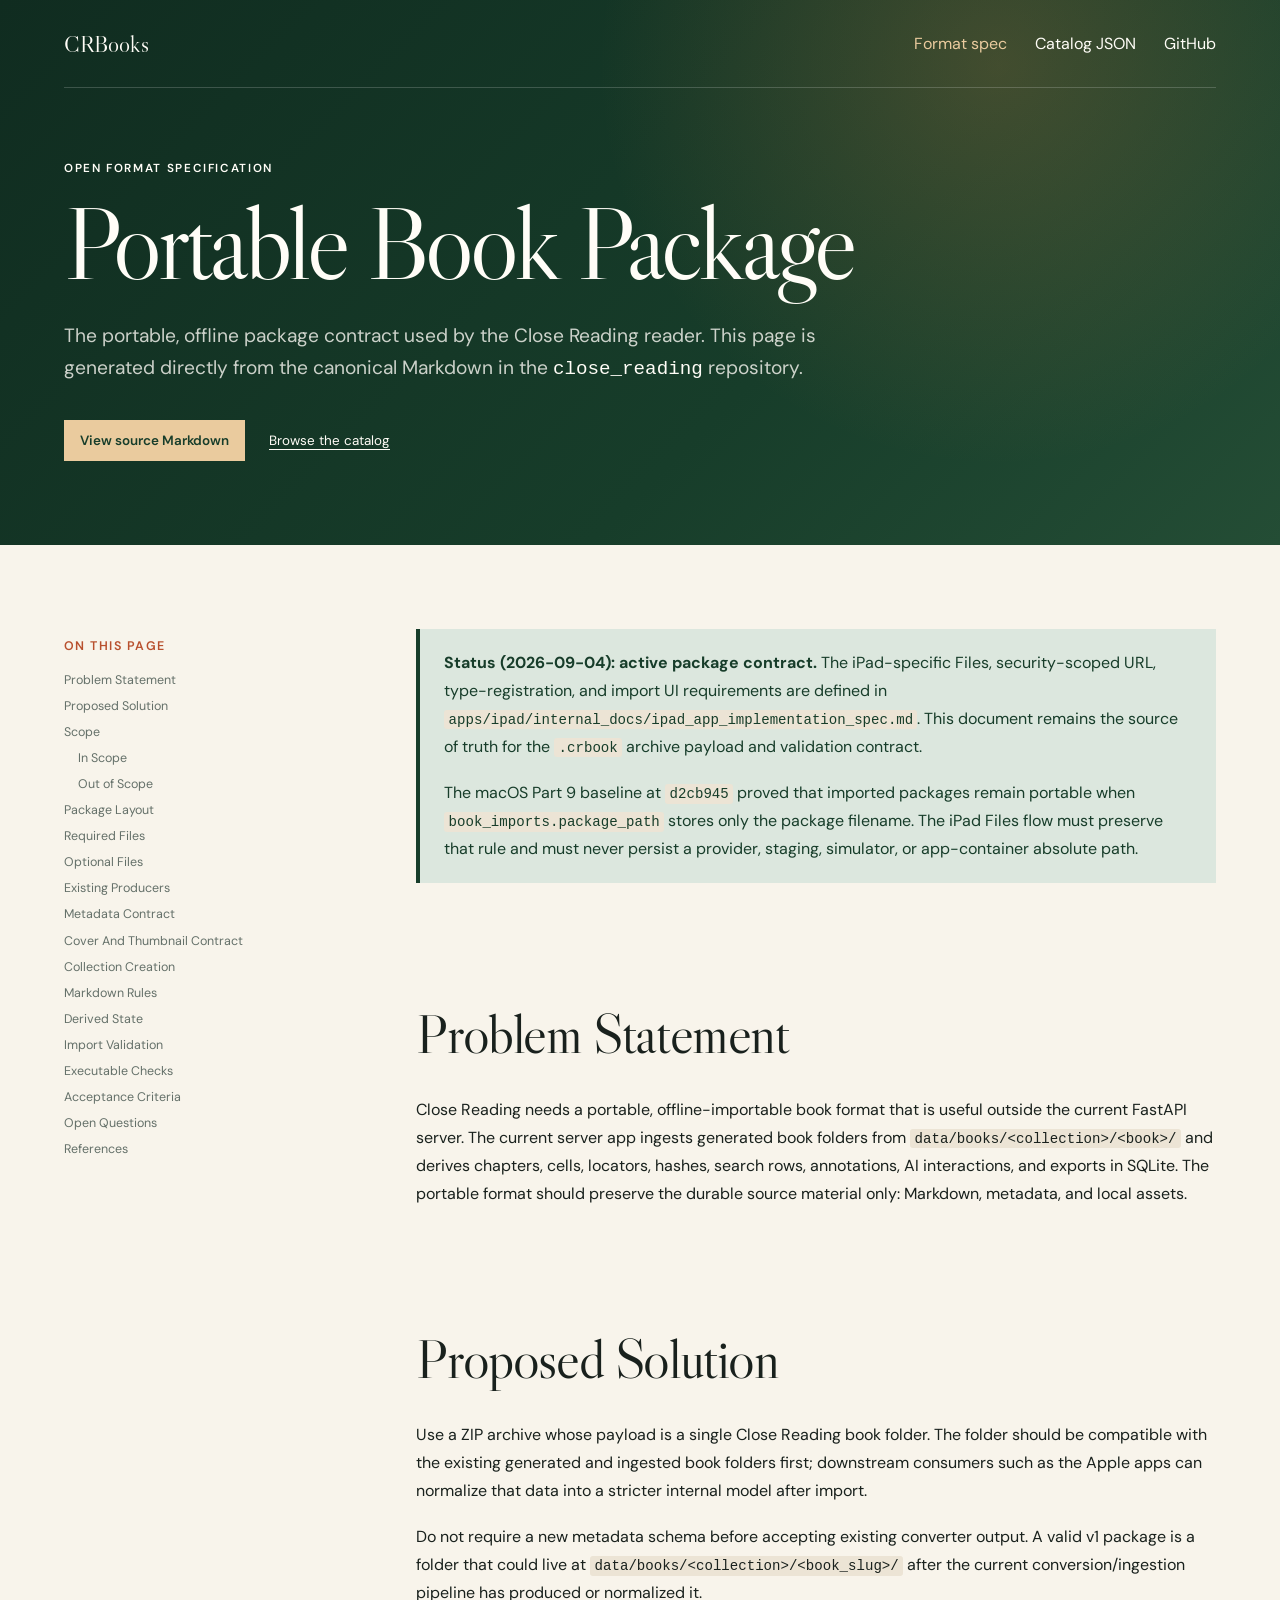
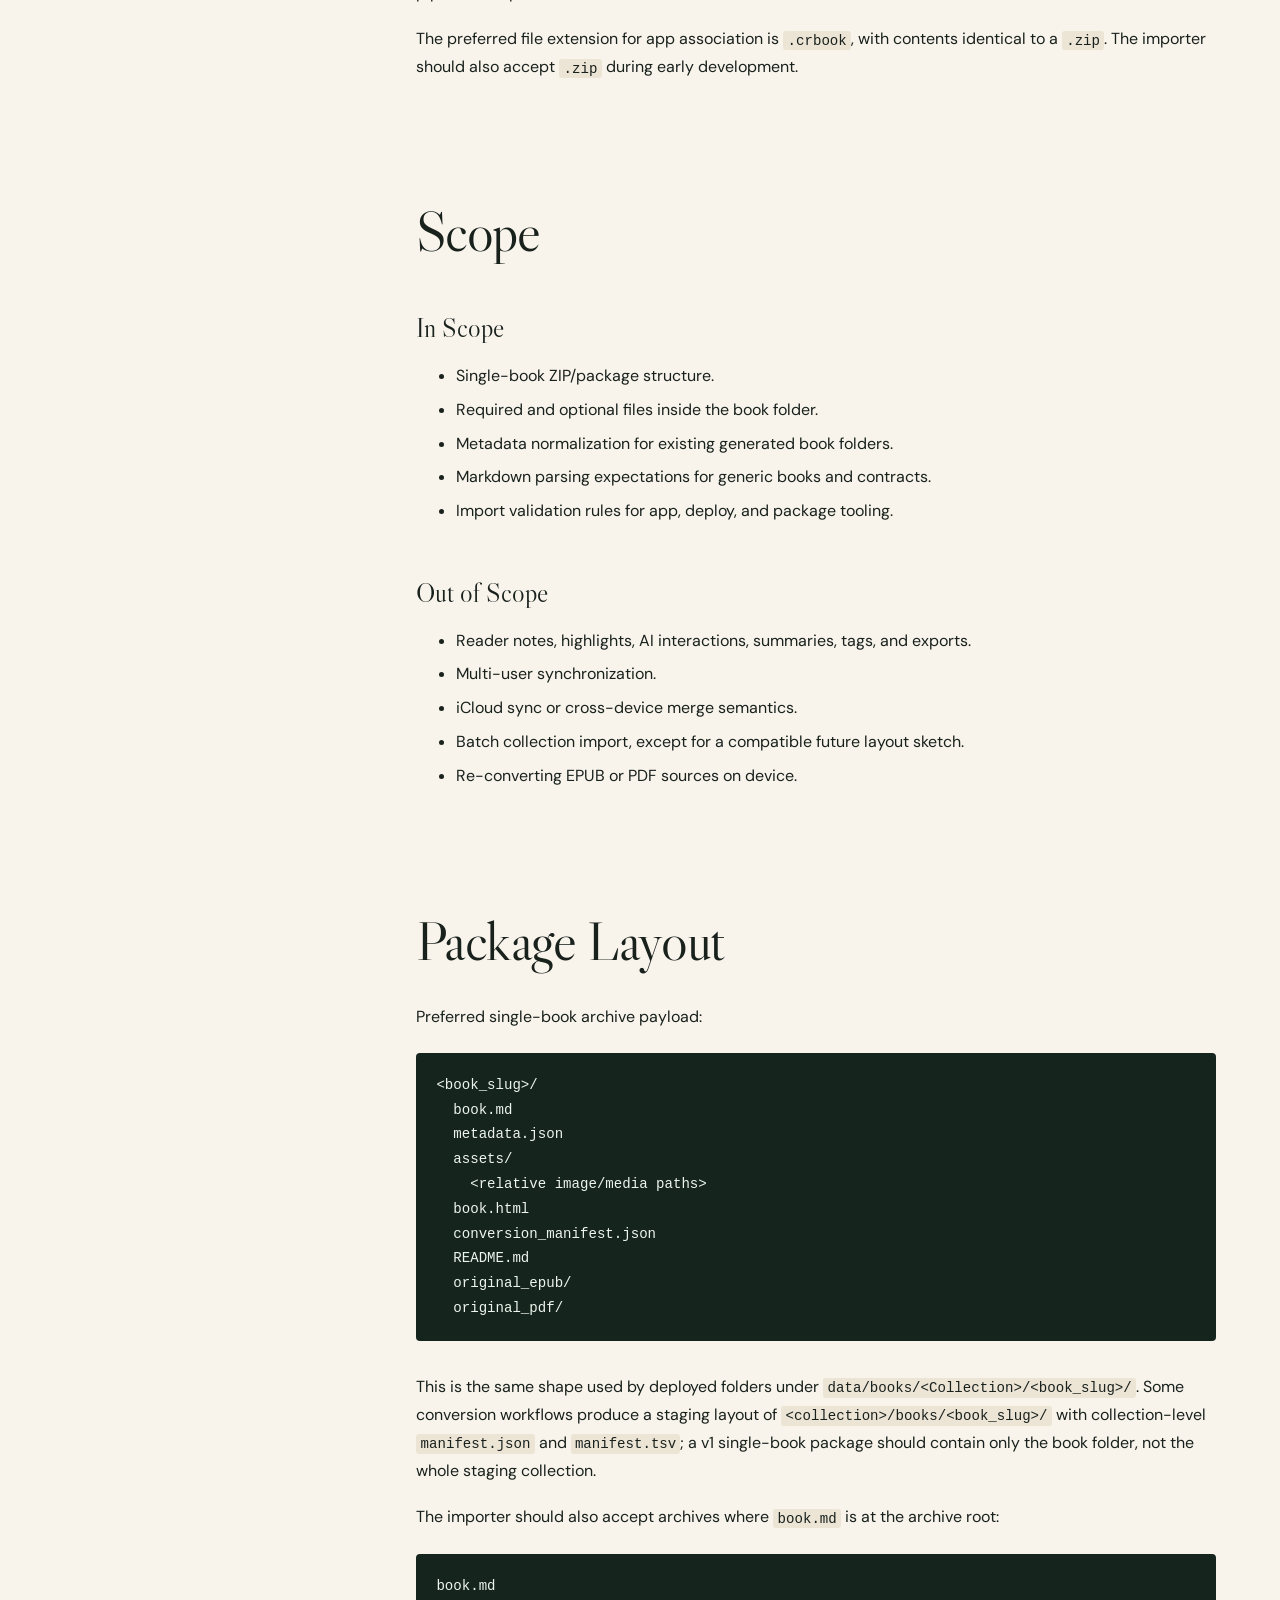
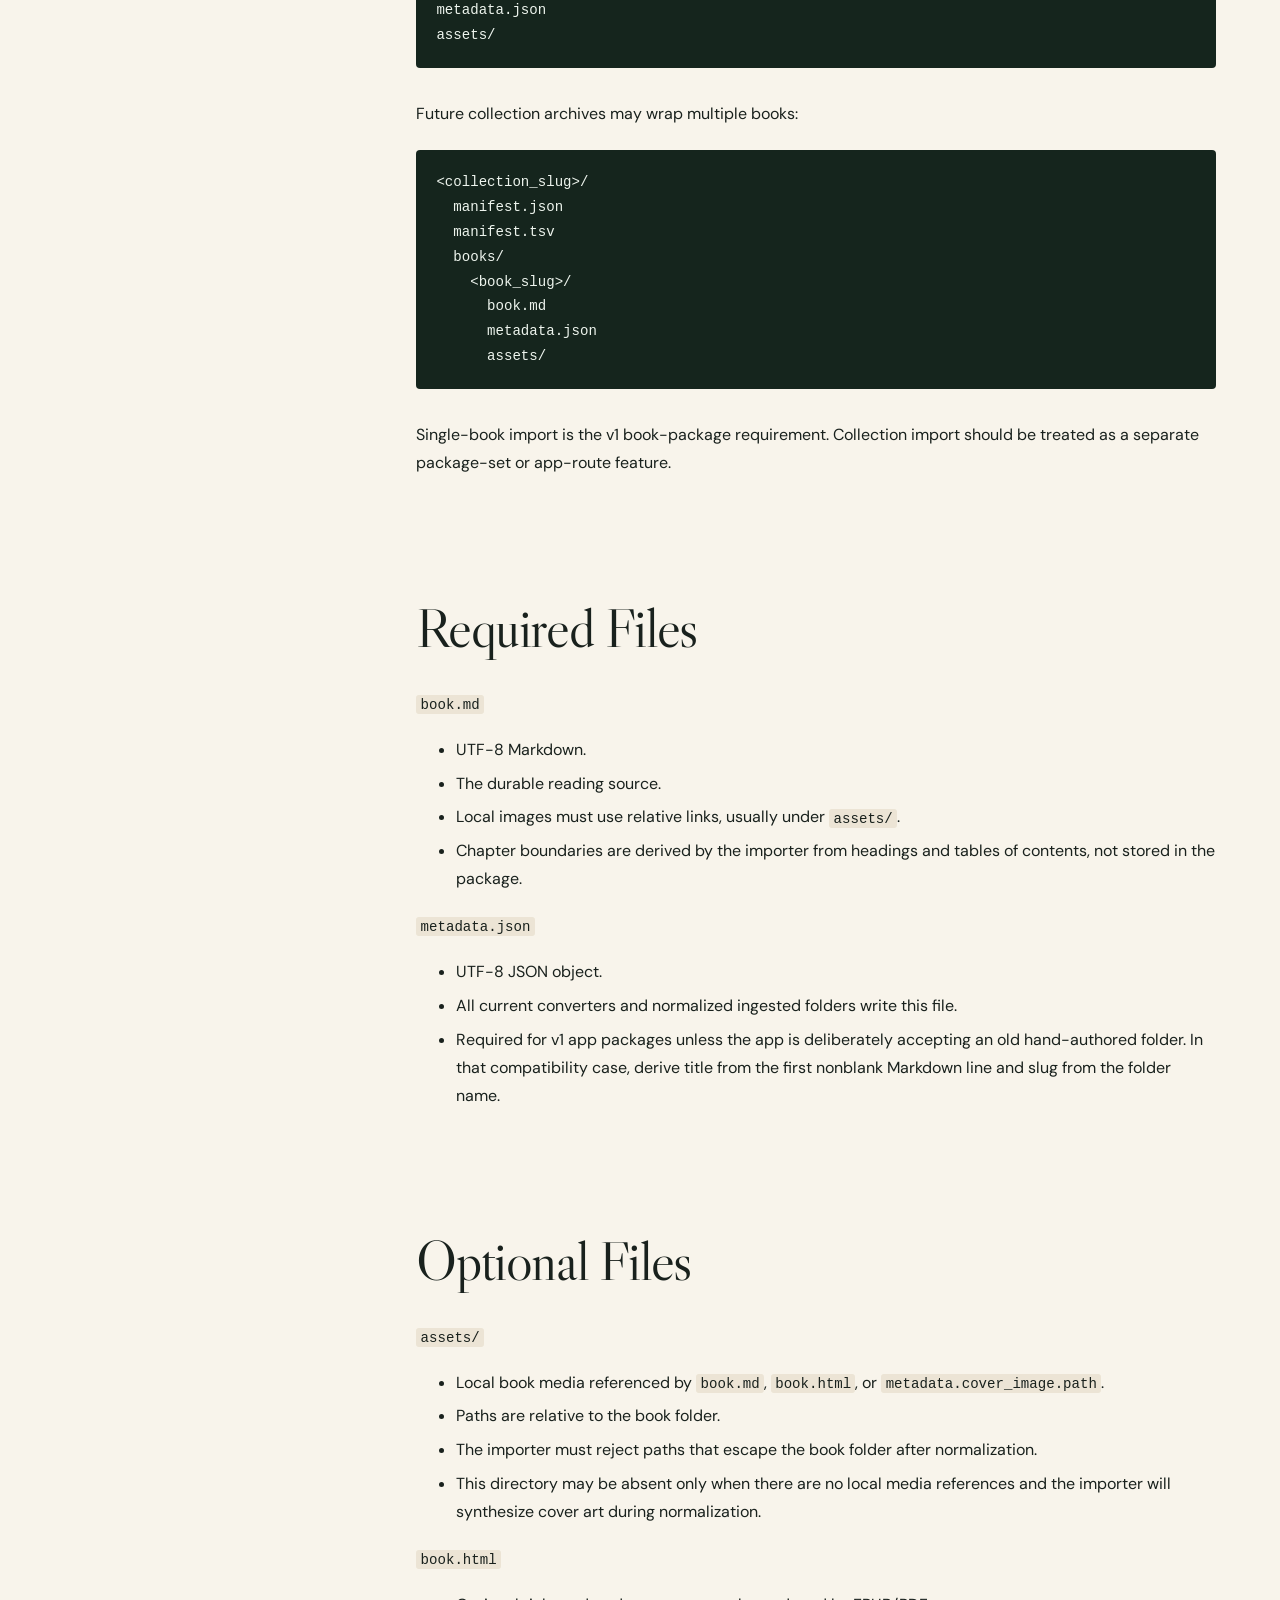
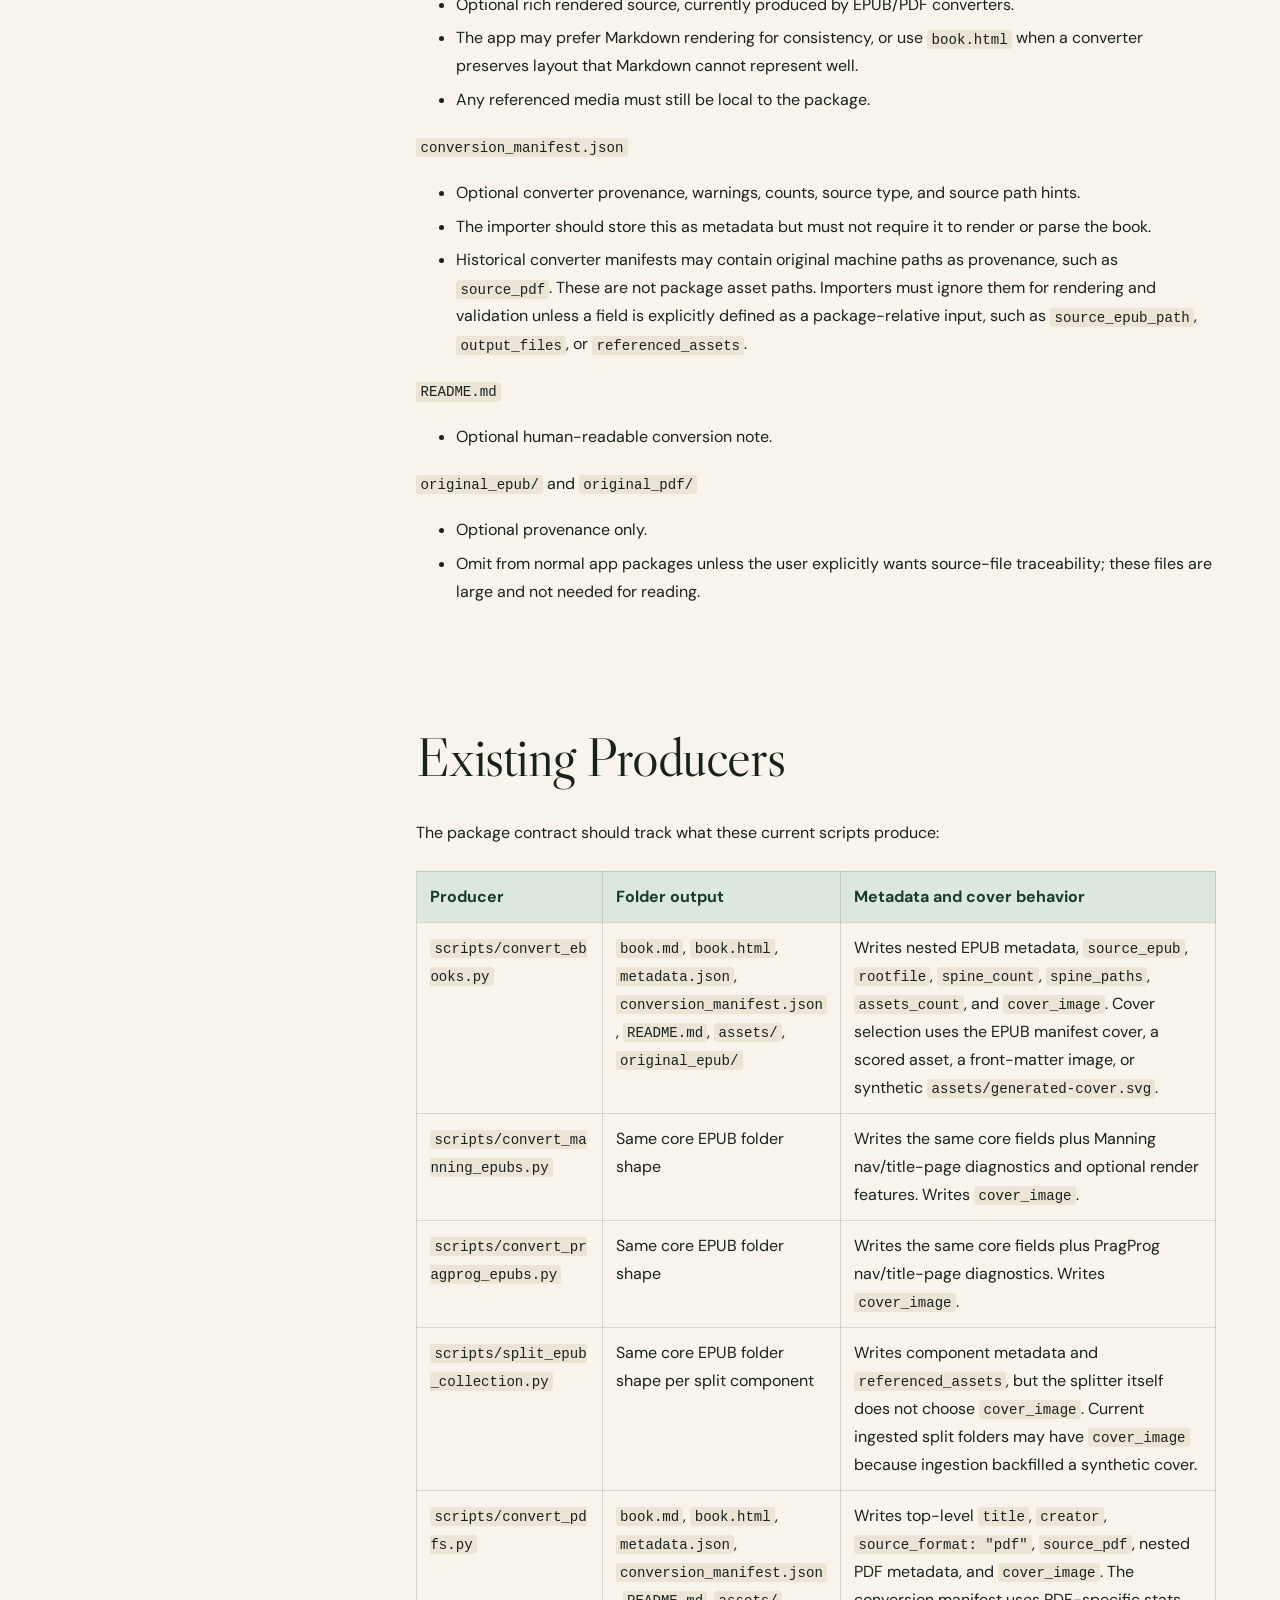
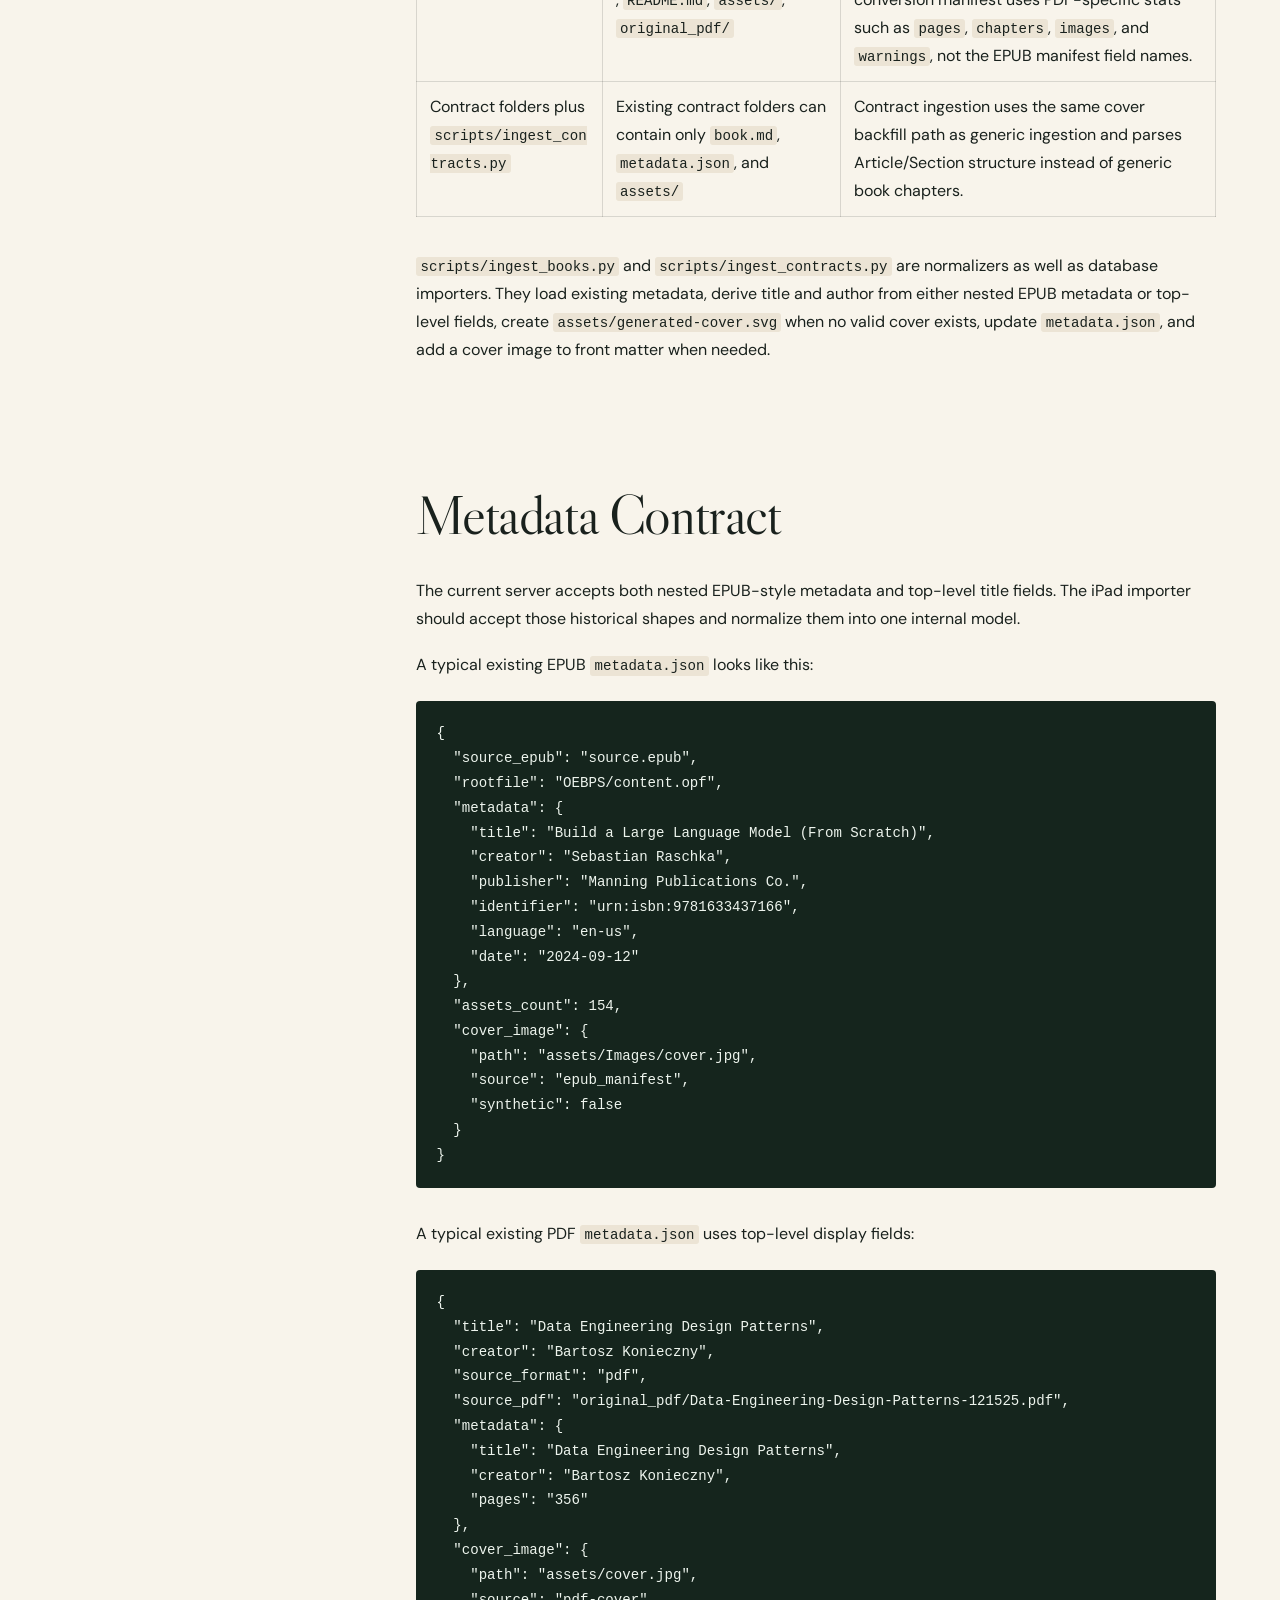
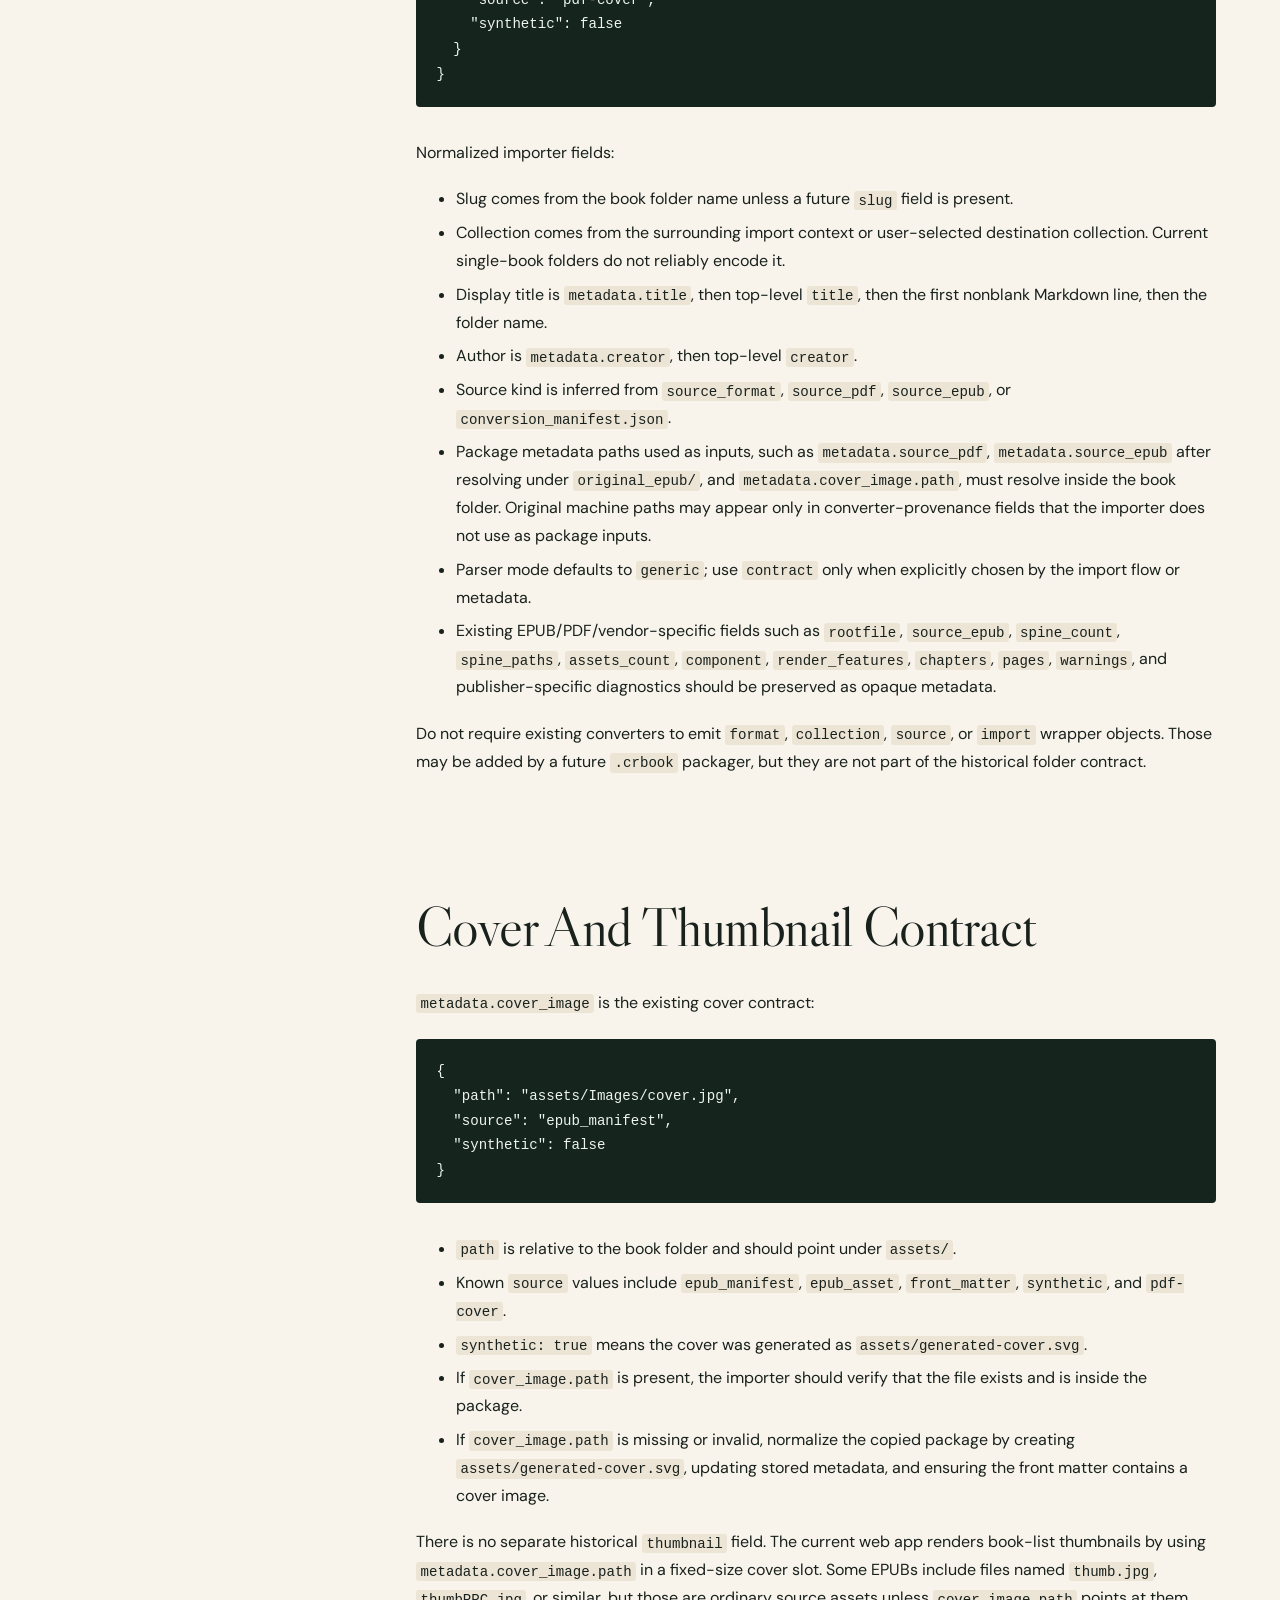
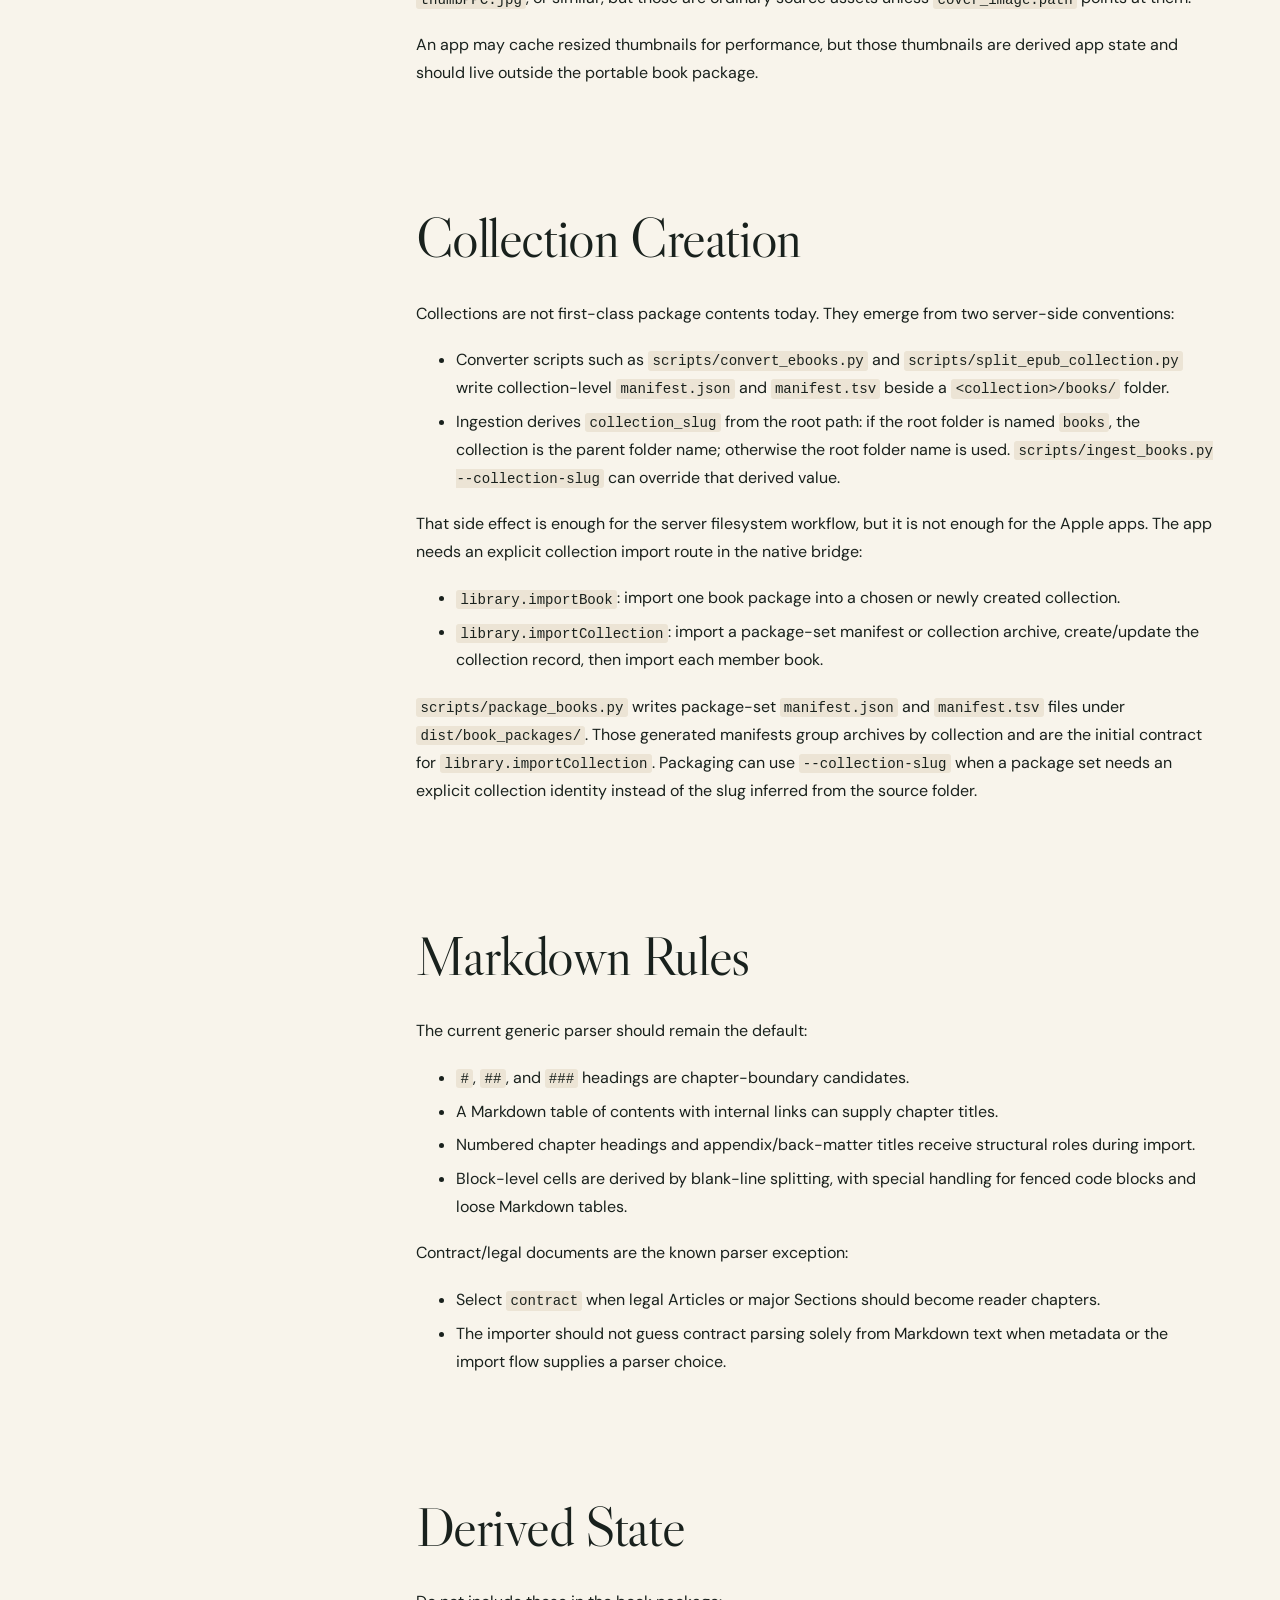
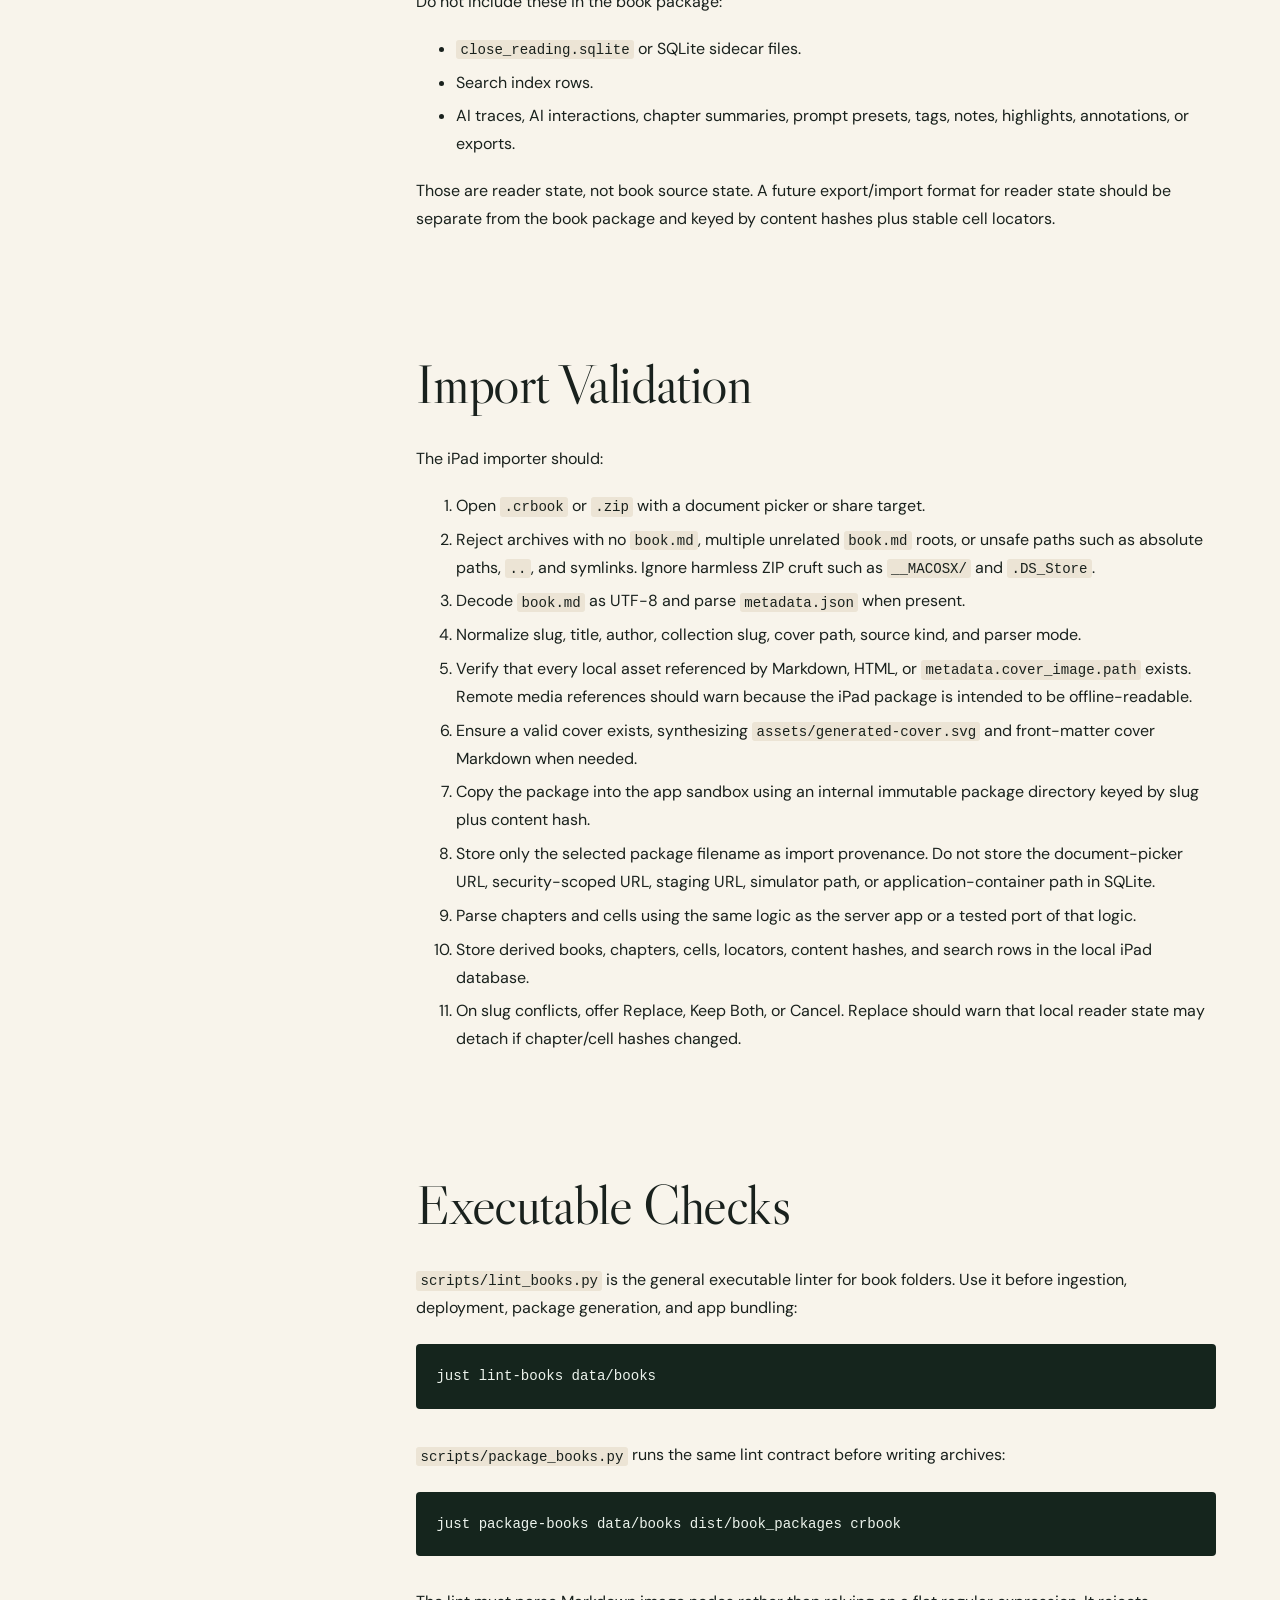
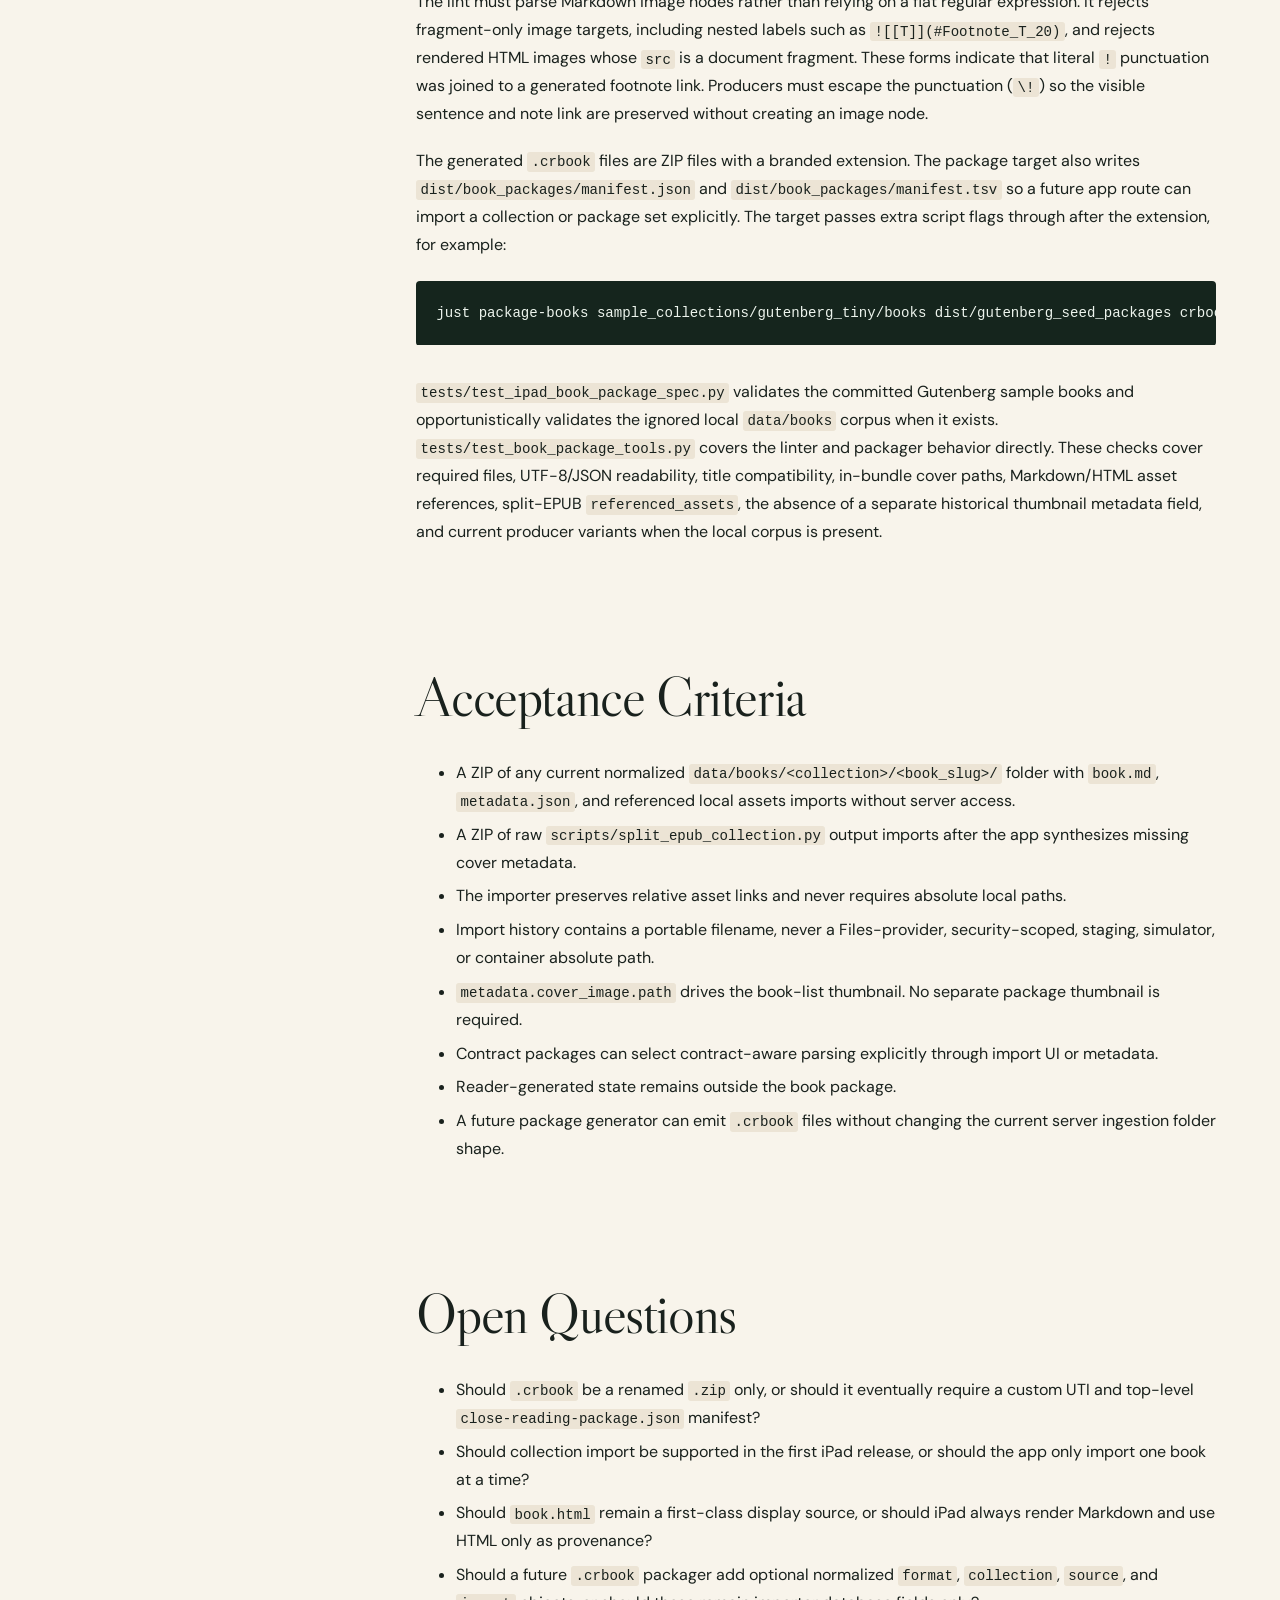
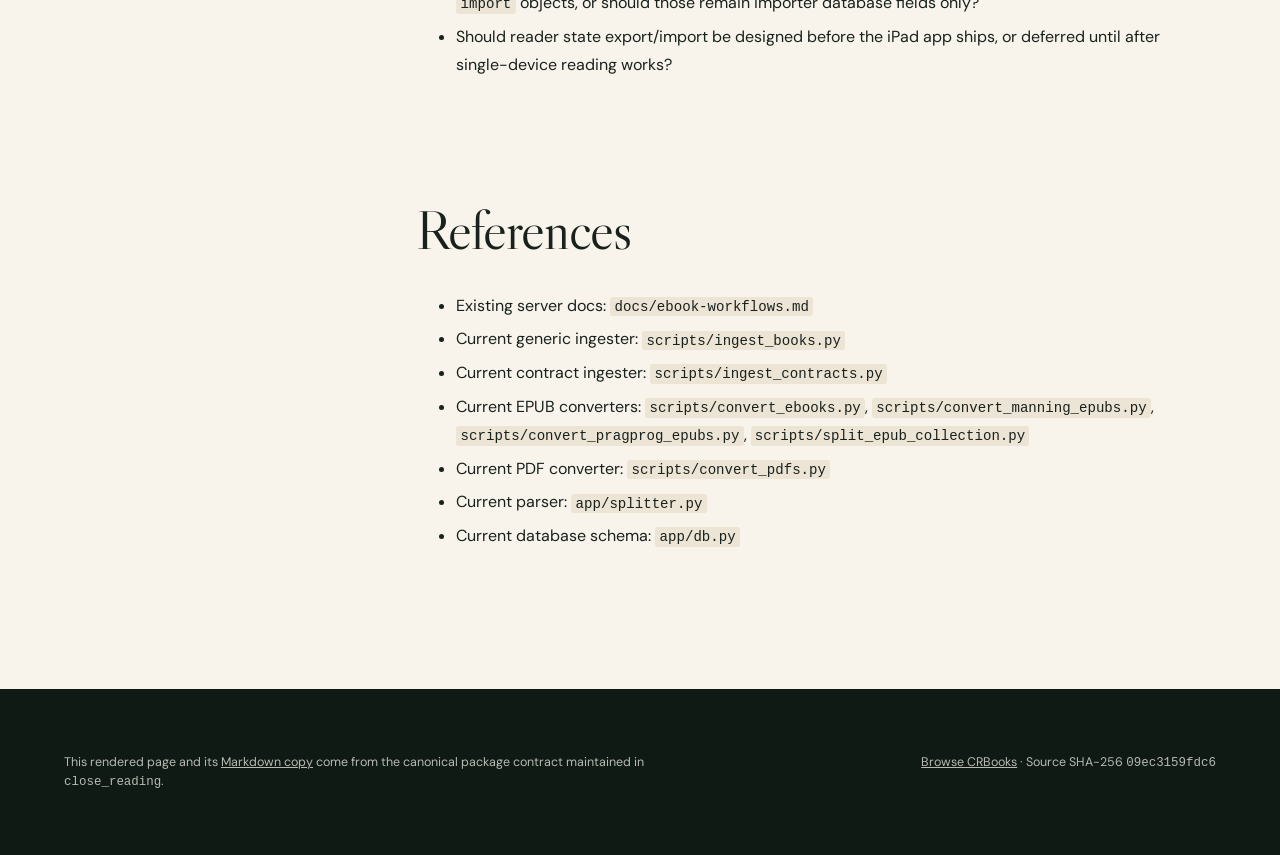
==== commit 4eff4b68: "release: publish corrected Beowulf catalog Point all 61 public downloads at the immutable crbooks-20" ====
--- a/docs/spec/index.html
+++ b/docs/spec/index.html
@@ -432,6 +432,13 @@
 <p><code>scripts/package_books.py</code> runs the same lint contract before writing archives:</p>
 <pre><code class="language-bash">just package-books data/books dist/book_packages crbook
 </code></pre>
+<p>The lint must parse Markdown image nodes rather than relying on a flat regular
+expression. It rejects fragment-only image targets, including nested labels
+such as <code>![[T]](#Footnote_T_20)</code>, and rejects rendered HTML images whose <code>src</code>
+is a document fragment. These forms indicate that literal <code>!</code> punctuation was
+joined to a generated footnote link. Producers must escape the punctuation
+(<code>\!</code>) so the visible sentence and note link are preserved without creating an
+image node.</p>
 <p>The generated <code>.crbook</code> files are ZIP files with a branded extension. The
 package target also writes <code>dist/book_packages/manifest.json</code> and
 <code>dist/book_packages/manifest.tsv</code> so a future app route can import a collection
@@ -497,7 +504,7 @@
 
   <footer>
     <p>This rendered page and its <a href="../crbook-spec.md">Markdown copy</a> come from the canonical package contract maintained in <code>close_reading</code>.</p>
-    <p><a href="../">Browse CRBooks</a> · Source SHA-256 <code>db64a0d7d723</code></p>
+    <p><a href="../">Browse CRBooks</a> · Source SHA-256 <code>09ec3159fdc6</code></p>
   </footer>
 </body>
 </html>
